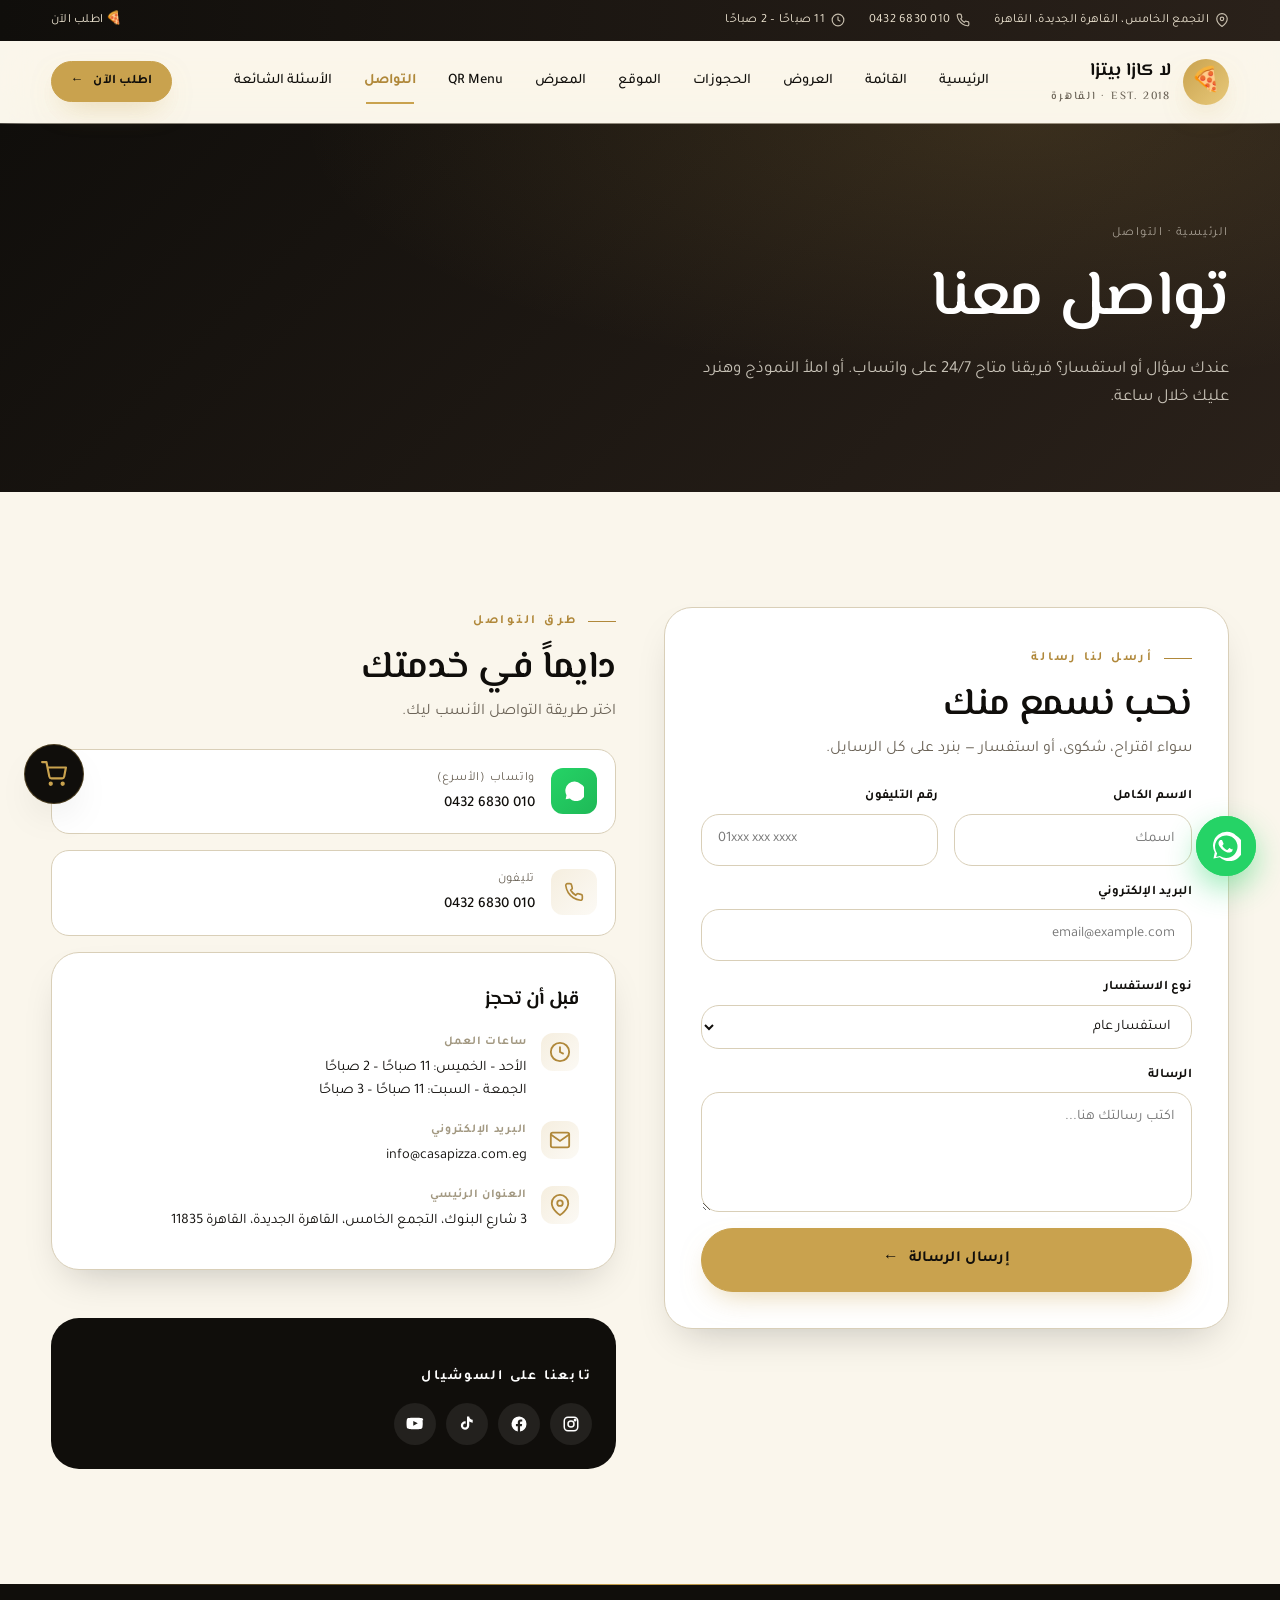
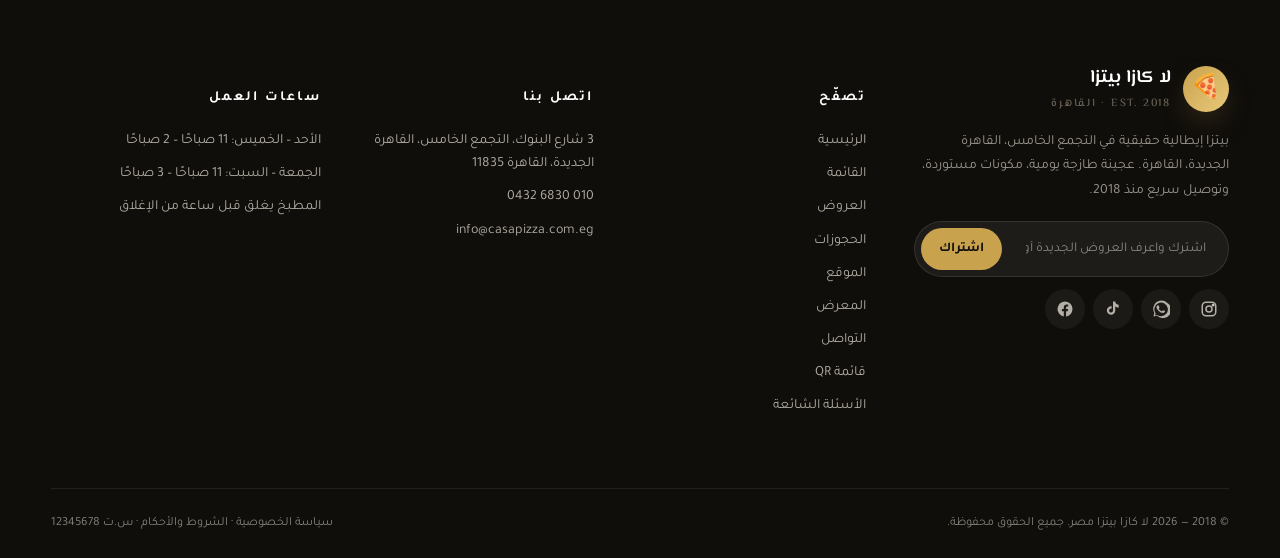
==== contact.html @ a448a712 "Add files via upload" ====
<!doctype html>
<html lang="ar" dir="rtl">
<head>
<meta charset="utf-8">
<meta name="viewport" content="width=device-width,initial-scale=1">
<title>التواصل — لا كازا بيتزا | La Casa Pizza Contact</title>
<meta name="description" content="تواصل مع لا كازا بيتزا — واتساب، تليفون، إيميل، أو زيارة الفروع. دعم 24/7.">
<link rel="preconnect" href="https://fonts.googleapis.com">
<link rel="preconnect" href="https://fonts.gstatic.com" crossorigin>
<link href="https://fonts.googleapis.com/css2?family=Cormorant+Garamond:ital,wght@0,500;0,600;1,500&family=El+Messiri:wght@400;500;600;700&family=Marhey:wght@500;700&family=Tajawal:wght@300;400;500;700&display=swap" rel="stylesheet">
<link rel="stylesheet" href="assets/css/styles.css">
<link rel="icon" type="image/svg+xml" href="data:image/svg+xml,%3Csvg xmlns='http://www.w3.org/2000/svg' viewBox='0 0 64 64'%3E%3Ccircle cx='32' cy='32' r='30' fill='%23C9A24E'/%3E%3Ctext x='32' y='42' font-family='serif' font-size='34' fill='%23100E0B' text-anchor='middle' font-weight='700'%3Eز%3C/text%3E%3C/svg%3E">
</head>
<body>

<div class="utility">
  <div class="wrap">
    <div class="info">
      <span id="util-addr"></span>
      <span id="util-phone"></span>
      <span id="util-hours"></span>
    </div>
    <div class="info">
      <a href="menu.html">🍕 اطلب الآن</a>
    </div>
  </div>
</div>

<header class="nav">
  <div class="wrap">
    <a class="brand" href="index.html"><span class="mark">🍕</span><span>لا كازا بيتزا<small>EST. 2018 · القاهرة</small></span></a>
    <nav class="menu">
      <a href="index.html">الرئيسية</a>
      <a href="menu.html">القائمة</a>
      <a href="offers.html">العروض</a>
      <a href="reservations.html">الحجوزات</a>
      <a href="location.html">الموقع</a>
      <a href="gallery.html">المعرض</a>
      <a href="qr.html">QR Menu</a>
      <a href="contact.html" class="active">التواصل</a>
      <a href="faq.html">الأسئلة الشائعة</a>
    </nav>
    <div class="nav-cta">
      
      <a class="btn btn-gold btn-sm" href="menu.html">اطلب الآن<span class="arrow">←</span></a>
    </div>
    <button class="burger" aria-label="القائمة"><span></span></button>
  </div>
</header>

<section class="page-hero">
  <div class="wrap">
    <div class="crumb">الرئيسية · التواصل</div>
    <h1>تواصل معنا</h1>
    <p>عندك سؤال أو استفسار؟ فريقنا متاح 24/7 على واتساب. أو املأ النموذج وهنرد عليك خلال ساعة.</p>
  </div>
</section>

<section class="section">
  <div class="wrap">
    <div class="resv-grid">
      <!-- Contact Form -->
      <div class="resv-card">
        <span class="eyebrow">أرسل لنا رسالة</span>
        <h2 class="display-3" style="margin:14px 0 8px">نحب نسمع منك</h2>
        <p style="color:var(--muted);margin-bottom:24px">سواء اقتراح، شكوى، أو استفسار — بنرد على كل الرسايل.</p>
        <form class="form-grid js-fake-form" data-msg="تم إرسال رسالتك بنجاح — هنتواصل معك قريبًا">
          <div class="form-row">
            <div class="field">
              <label>الاسم الكامل</label>
              <input type="text" required placeholder="اسمك">
            </div>
            <div class="field">
              <label>رقم التليفون</label>
              <input type="tel" required placeholder="01xxx xxx xxxx">
            </div>
          </div>
          <div class="field">
            <label>البريد الإلكتروني</label>
            <input type="email" placeholder="email@example.com">
          </div>
          <div class="field">
            <label>نوع الاستفسار</label>
            <select>
              <option>استفسار عام</option>
              <option>شكوى</option>
              <option>اقتراح</option>
              <option>حجز مناسبة</option>
              <option>شراكة</option>
            </select>
          </div>
          <div class="field">
            <label>الرسالة</label>
            <textarea required placeholder="اكتب رسالتك هنا..."></textarea>
          </div>
          <button class="btn btn-gold btn-lg btn-block" type="submit">إرسال الرسالة<span class="arrow">←</span></button>
        </form>
      </div>

      <!-- Contact Info -->
      <div>

        
        <span class="eyebrow">طرق التواصل</span>
        <h2 class="display-3" style="margin:14px 0 8px">دايماً في خدمتك</h2>
        <p style="color:var(--muted);margin-bottom:24px">اختر طريقة التواصل الأنسب ليك.</p>

         <div style="display:flex ;flex-direction:column;gap:16px">
          <a class="location-info" href="#" id="whatsapp-link" target="_blank" rel="noopener" style="text-decoration:none">
            <div class="info-block" style="background:#fff">
              <div class="ico" style="background:linear-gradient(135deg,#25D366,#1FB957);color:#fff">
                <svg viewBox="0 0 24 24" fill="currentColor" width="20" height="20"><path d="M20 3.5A11 11 0 0 0 3 17l-1 5 5-1A11 11 0 1 0 20 3.5z"/></svg>
              </div>
              <div>
                <div class="label">واتساب (الأسرع)</div>
                <div class="value" id="whatsapp-display">010 6830 0432</div>
              </div>
            </div>
          </a>
          <a href="tel:" class="location-info" id="phone-link" style="text-decoration:none">
            <div class="info-block" style="background:#fff">
              <div class="ico">
                <svg viewBox="0 0 24 24" fill="none" stroke="currentColor" stroke-width="2" width="20" height="20"><path d="M22 16.92v3a2 2 0 0 1-2.18 2 19.79 19.79 0 0 1-8.63-3.07 19.5 19.5 0 0 1-6-6A19.79 19.79 0 0 1 2.12 4.18 2 2 0 0 1 4.11 2h3a2 2 0 0 1 2 1.72c.13.96.37 1.9.7 2.81a2 2 0 0 1-.45 2.11L8.09 9.91a16 16 0 0 0 6 6l1.27-1.27a2 2 0 0 1 2.11-.45c.91.33 1.85.57 2.81.7a2 2 0 0 1 1.72 2.03z"/></svg>
              </div>
              <div>
                <div class="label">تليفون</div>
                <div class="value" id="phone-display">010 6830 0432</div>
              </div>
            </div>
          </a>
             <aside class="info-card js-reveal">
      <h3>قبل أن تحجز</h3>
      <ul>
        <li><svg viewBox="0 0 24 24" fill="none" stroke="currentColor" stroke-width="2"><circle cx="12" cy="12" r="10"/><path d="M12 6v6l4 2"/></svg>
          <div><span class="label">ساعات العمل</span><span class="value">الأحد – الخميس: 11 صباحًا – 2 صباحًا <br>
الجمعة – السبت: 11 صباحًا – 3 صباحًا</span></div></li>
        <li>
                <svg viewBox="0 0 24 24" fill="none" stroke="currentColor" stroke-width="2" width="20" height="20"><path d="M4 4h16c1.1 0 2 .9 2 2v12c0 1.1-.9 2-2 2H4c-1.1 0-2-.9-2-2V6c0-1.1.9-2 2-2z"/><path d="m22 6-10 7L2 6"/></svg>
          <div><span class="label">البريد الإلكتروني
</span><span class="value">
            info@casapizza.com.eg
</span></div></li>
        <li><svg viewBox="0 0 24 24" fill="none" stroke="currentColor" stroke-width="2"><path d="M21 10c0 7-9 13-9 13S3 17 3 10a9 9 0 1 1 18 0z"/><circle cx="12" cy="10" r="3"/></svg>
          <div><span class="label">العنوان الرئيسي</span><span class="value">3 شارع البنوك، التجمع الخامس، القاهرة الجديدة، القاهرة 11835</span></div></li>
      </ul>
    </aside>
         <!-- Social -->
        <div style= "margin-top:32px;padding:24px;background:var(--ink);border-radius:var(--radius-l);color:#fff">
          <h5 style="color:#fff;font-size:14px;letter-spacing:.16em;text-transform:uppercase;margin-bottom:14px">تابعنا على السوشيال</h5>
          <div class="social" style="display:flex;gap:10px">
            <a href="#" style="width:42px;height:42px;border-radius:50%;background:rgba(255,255,255,.08);display:grid;place-items:center;color:#fff" aria-label="Instagram"><svg viewBox="0 0 24 24" fill="none" stroke="currentColor" stroke-width="2" width="18" height="18"><rect x="3" y="3" width="18" height="18" rx="5"/><circle cx="12" cy="12" r="4"/><circle cx="17.5" cy="6.5" r="1" fill="currentColor"/></svg></a>
            <a href="#" style="width:42px;height:42px;border-radius:50%;background:rgba(255,255,255,.08);display:grid;place-items:center;color:#fff" aria-label="Facebook"><svg viewBox="0 0 24 24" fill="currentColor" width="18" height="18"><path d="M22 12a10 10 0 1 0-11.6 9.9V15h-2.5v-3h2.5V9.8c0-2.5 1.5-3.9 3.7-3.9 1.1 0 2.2.2 2.2.2v2.4h-1.3c-1.2 0-1.6.8-1.6 1.6V12h2.8l-.5 3h-2.3v6.9A10 10 0 0 0 22 12z"/></svg></a>
            <a href="#" style="width:42px;height:42px;border-radius:50%;background:rgba(255,255,255,.08);display:grid;place-items:center;color:#fff" aria-label="TikTok"><svg viewBox="0 0 24 24" fill="currentColor" width="18" height="18"><path d="M19.6 6.3a4.8 4.8 0 0 1-3.2-1.2 4.7 4.7 0 0 1-1.4-2.5V2h-3v12.1a2.6 2.6 0 1 1-1.8-2.5V8.4a5.6 5.6 0 1 0 4.8 5.5V8.7a7.7 7.7 0 0 0 4.6 1.5z"/></svg></a>
            <a href="#" style="width:42px;height:42px;border-radius:50%;background:rgba(255,255,255,.08);display:grid;place-items:center;color:#fff" aria-label="YouTube"><svg viewBox="0 0 24 24" fill="currentColor" width="18" height="18"><path d="M23 7s-.2-1.5-.8-2.2c-.7-.8-1.6-.8-2-.9C17 3.6 12 3.6 12 3.6s-5 0-8.2.3c-.4 0-1.3 0-2 .9C1.2 5.5 1 7 1 7S.7 8.7.7 10.5v1.6c0 1.7.3 3.5.3 3.5s.2 1.5.8 2.2c.7.8 1.7.8 2.2.9 1.6.2 7 .3 7 .3s5 0 8.2-.3c.4 0 1.3 0 2-.9.6-.7.8-2.2.8-2.2s.3-1.7.3-3.5v-1.6c0-1.7-.3-3.5-.3-3.5zM9.7 14.3V7.9l6 3.2-6 3.2z"/></svg></a>
          </div>
        </div>
          </div>
        </div>
  
        
 

       

     
      </div>
    </div>
  </div>
</section>

<footer>
  <div class="wrap">
    <div class="grid">
      <div>
        <div class="brand"><span class="mark">🍕</span><span>لا كازا بيتزا<small>EST. 2018 · القاهرة</small></span></div>
        <p class="about" id="footer-about"></p>
        <form class="newsletter js-fake-form" data-msg="اشتراك ناجح — هنبعتلك أحدث العروض">
          <input type="email" required placeholder="اشترك واعرف العروض الجديدة أول بأول">
          <button type="submit">اشتراك</button>
        </form>
        <div class="social">
          <a href="#" aria-label="إنستغرام"><svg viewBox="0 0 24 24" fill="none" stroke="currentColor" stroke-width="2"><rect x="3" y="3" width="18" height="18" rx="5"/><circle cx="12" cy="12" r="4"/><circle cx="17.5" cy="6.5" r="1" fill="currentColor"/></svg></a>
          <a href="#" aria-label="واتساب"><svg viewBox="0 0 24 24" fill="currentColor"><path d="M20 3.5A11 11 0 0 0 3 17l-1 5 5-1A11 11 0 1 0 20 3.5zm-8 18a9 9 0 0 1-4.6-1.3l-.3-.2-3 .8.8-3-.2-.3A9 9 0 1 1 12 21.5zm5-6.7c-.3-.1-1.7-.8-2-1s-.5-.1-.7.2l-1 1c-.2.2-.3.2-.6.1a7 7 0 0 1-2-1.3 8 8 0 0 1-1.5-1.8c-.2-.3 0-.5.1-.6l.4-.5.3-.5c.1-.1 0-.3 0-.5l-1-2.3c-.2-.5-.5-.5-.7-.5h-.6c-.2 0-.5.1-.8.4a3 3 0 0 0-.9 2.2c0 1.3.9 2.5 1 2.7s1.9 3 4.7 4.1c.7.3 1.2.5 1.6.6.7.2 1.3.2 1.8.1.6-.1 1.7-.7 2-1.4.2-.7.2-1.3.1-1.4l-.5-.3z"/></svg></a>
          <a href="#" aria-label="تيك توك"><svg viewBox="0 0 24 24" fill="currentColor"><path d="M19.6 6.3a4.8 4.8 0 0 1-3.2-1.2 4.7 4.7 0 0 1-1.4-2.5V2h-3v12.1a2.6 2.6 0 1 1-1.8-2.5V8.4a5.6 5.6 0 1 0 4.8 5.5V8.7a7.7 7.7 0 0 0 4.6 1.5z"/></svg></a>
          <a href="#" aria-label="فيسبوك"><svg viewBox="0 0 24 24" fill="currentColor"><path d="M22 12a10 10 0 1 0-11.6 9.9V15h-2.5v-3h2.5V9.8c0-2.5 1.5-3.9 3.7-3.9 1.1 0 2.2.2 2.2.2v2.4h-1.3c-1.2 0-1.6.8-1.6 1.6V12h2.8l-.5 3h-2.3v6.9A10 10 0 0 0 22 12z"/></svg></a>
        </div>
      </div>
      <div>
        <h5>تصفّح</h5>
        <ul>
          <li><a href="index.html">الرئيسية</a></li>
          <li><a href="menu.html">القائمة</a></li>
          <li><a href="offers.html">العروض</a></li>
          <li><a href="reservations.html">الحجوزات</a></li>
          <li><a href="location.html">الموقع</a></li>
          <li><a href="gallery.html">المعرض</a></li>
          <li><a href="contact.html">التواصل</a></li>
          <li><a href="qr.html">قائمة QR</a></li>
          <li><a href="faq.html">الأسئلة الشائعة</a></li>
        </ul>
      </div>
      <div>
        <h5>اتصل بنا</h5>
        <ul id="footer-contact-list"></ul>
      </div>
      <div>
        <h5>ساعات العمل</h5>
        <ul>
          <li>الأحد – الخميس: <span id="hours-weekday"></span></li>
          <li>الجمعة – السبت: <span id="hours-weekend"></span></li>
          <li>المطبخ يغلق قبل ساعة من الإغلاق</li>
        </ul>
      </div>
    </div>
    <div class="legal">
      <div>© 2018 — 2026 لا كازا بيتزا مصر. جميع الحقوق محفوظة.</div>
      <div><a href="#">سياسة الخصوصية</a> · <a href="#">الشروط والأحكام</a> · س.ت 12345678</div>
    </div>
  </div>
</footer>

<script src="assets/js/data.js"></script>
<script src="assets/js/main.js"></script>
<script src="assets/js/cart.js"></script>
<script>
(function(){
  const R = window.SAFFRON_DATA.restaurant;
  document.getElementById("util-addr").innerHTML = `<svg viewBox="0 0 24 24" fill="none" stroke="currentColor" stroke-width="2"><path d="M21 10c0 7-9 13-9 13S3 17 3 10a9 9 0 1 1 18 0z"/><circle cx="12" cy="10" r="3"/></svg> ${R.address}`;
  document.getElementById("util-phone").innerHTML = `<svg viewBox="0 0 24 24" fill="none" stroke="currentColor" stroke-width="2"><path d="M22 16.92v3a2 2 0 0 1-2.18 2 19.79 19.79 0 0 1-8.63-3.07 19.5 19.5 0 0 1-6-6A19.79 19.79 0 0 1 2.12 4.18 2 2 0 0 1 4.11 2h3a2 2 0 0 1 2 1.72c.13.96.37 1.9.7 2.81a2 2 0 0 1-.45 2.11L8.09 9.91a16 16 0 0 0 6 6l1.27-1.27a2 2 0 0 1 2.11-.45c.91.33 1.85.57 2.81.7a2 2 0 0 1 1.72 2.03z"/></svg> ${R.phoneDisplay}`;
  document.getElementById("util-hours").innerHTML = `<svg viewBox="0 0 24 24" fill="none" stroke="currentColor" stroke-width="2"><circle cx="12" cy="12" r="10"/><path d="M12 6v6l4 2"/></svg> ${R.hours}`;

  document.getElementById("whatsapp-link").href = `https://wa.me/${R.whatsapp}`;
  document.getElementById("whatsapp-display").textContent = R.phoneDisplay;
  document.getElementById("phone-link").href = `tel:${R.phone}`;
  document.getElementById("phone-display").textContent = R.phoneDisplay;
  document.getElementById("email-link").href = `mailto:${R.email}`;
  document.getElementById("email-display").textContent = R.email;
  document.getElementById("addr-display").textContent = R.addressFull;
  document.getElementById("hours-display").innerHTML = `الأحد – الخميس: ${R.hours}<br>الجمعة – السبت: ${R.hoursWeekend}`;

  document.getElementById("footer-about").textContent = `بيتزا إيطالية حقيقية في ${R.address}. منذ ${R.since}.`;
  document.getElementById("footer-contact-list").innerHTML = `<li>${R.addressFull}</li><li><a href="tel:${R.phone}">${R.phoneDisplay}</a></li><li><a href="mailto:${R.email}">${R.email}</a></li>`;
  document.getElementById("hours-weekday").textContent = R.hours;
  document.getElementById("hours-weekend").textContent = R.hoursWeekend;
})();
</script>
</body>
</html>
---- assets/css/styles.css ----
/* ============================================================
   La Casa Pizza — Premium Restaurant Design System
   World-class restaurant website · 2026 Edition
   ============================================================ */

/* ---------- 1. Design Tokens ---------- */
:root{
  /* Brand colors — preserved */
  --ink:#100E0B;
  --ink-2:#1C1815;
  --ink-3:#2A211A;
  --paper:#F5EFE3;
  --paper-2:#EEE5D2;
  --cream:#FAF6EC;
  --line:#D9CFB8;
  --line-2:#3A322A;
  --saffron:#C9A24E;
  --saffron-2:#B0883A;
  --saffron-3:#E8C97A;
  --burgundy:#6A2A2A;
  --burgundy-2:#8B3A3A;
  --olive:#5F6B3A;
  --olive-2:#7A8A4D;
  --muted:#6B6357;
  --muted-2:#A29881;
  --white:#FFFFFF;
  --bg-card:rgba(255,255,255,.78);
  --bg-glass:rgba(255,255,255,.12);
  --bg-glass-dark:rgba(16,14,11,.65);

  /* Radii */
  --radius-xs:8px;
  --radius-s:12px;
  --radius-m:18px;
  --radius-l:28px;
  --radius-xl:36px;
  --radius-pill:999px;

  /* Shadows */
  --shadow-xs:0 2px 8px rgba(16,14,11,.04);
  --shadow-s:0 4px 14px rgba(16,14,11,.06);
  --shadow-m:0 18px 40px -18px rgba(16,14,11,.25);
  --shadow-l:0 30px 80px -30px rgba(16,14,11,.35);
  --shadow-gold:0 12px 30px -12px rgba(201,162,78,.55);
  --shadow-glass:0 8px 32px rgba(16,14,11,.08);

  /* Layout */
  --max:1280px;
  --gutter:clamp(20px,4vw,56px);

  /* Typography */
  --font-display:"Marhey","El Messiri",serif;
  --font-head:"El Messiri","Tajawal",sans-serif;
  --font-body:"Tajawal","IBM Plex Sans Arabic",sans-serif;
  --font-num:"Cormorant Garamond","Times New Roman",serif;

  /* Motion */
  --t-fast:.22s cubic-bezier(.4,.2,.2,1);
  --t:.45s cubic-bezier(.4,.2,.2,1);
  --t-slow:.9s cubic-bezier(.22,.61,.36,1);
  --t-spring:.6s cubic-bezier(.34,1.56,.64,1);
}

/* ---------- 2. Reset & Base ---------- */
*,*::before,*::after{box-sizing:border-box}
html{scroll-behavior:smooth;-webkit-text-size-adjust:100%;scroll-padding-top:90px}
body{
  margin:0;
  font-family:var(--font-body);
  font-size:16px;line-height:1.65;
  color:var(--ink);
  background:var(--cream);
  font-weight:400;
  -webkit-font-smoothing:antialiased;
  text-rendering:optimizeLegibility;
  overflow-x:hidden;
}
img,svg,video{display:block;max-width:100%;height:auto}
a{color:inherit;text-decoration:none}
button{font:inherit;color:inherit;background:none;border:0;cursor:pointer;padding:0}
input,textarea,select{font:inherit;color:inherit}
h1,h2,h3,h4{margin:0;font-family:var(--font-head);font-weight:600;line-height:1.18;letter-spacing:-.01em}
p{margin:0}
ul{margin:0;padding:0;list-style:none}
hr{border:0;border-top:1px solid var(--line);margin:0}

::selection{background:var(--saffron);color:var(--ink)}
::-webkit-scrollbar{width:10px;height:10px}
::-webkit-scrollbar-track{background:var(--paper-2)}
::-webkit-scrollbar-thumb{background:var(--saffron-2);border-radius:8px}
::-webkit-scrollbar-thumb:hover{background:var(--saffron)}

/* ---------- 3. Layout helpers ---------- */
.wrap{max-width:var(--max);margin-inline:auto;padding-inline:var(--gutter)}
.section{padding-block:clamp(64px,9vw,128px)}
.center{text-align:center;display:flex;flex-direction:column;align-items:center}

.eyebrow{
  display:inline-flex;align-items:center;gap:10px;
  font-size:12.5px;letter-spacing:.22em;
  text-transform:uppercase;color:var(--saffron-2);
  font-weight:600;
}
.eyebrow::before{
  content:"";width:28px;height:1px;background:currentColor;
}
.eyebrow.center::before,.eyebrow.center::after{
  content:"";width:28px;height:1px;background:currentColor;
}
.eyebrow.center::after{
  content:"";width:28px;height:1px;background:currentColor;
}
.eyebrow.center{justify-content:center}

.display-1{font-family:var(--font-head);font-size:clamp(40px,6vw,84px);line-height:1.02;letter-spacing:-.02em;font-weight:600}
.display-2{font-family:var(--font-head);font-size:clamp(32px,4.4vw,56px);line-height:1.08}
.display-3{font-family:var(--font-head);font-size:clamp(26px,3vw,38px);line-height:1.15}
.h3{font-family:var(--font-head);font-size:clamp(22px,2.4vw,30px)}
.lead{font-size:clamp(16px,1.4vw,18.5px);color:var(--muted);max-width:62ch;line-height:1.7}
.lead.center{margin-inline:auto}
.num{font-family:var(--font-num);font-style:italic;color:var(--saffron-2)}

.orn{display:flex;align-items:center;gap:14px;color:var(--saffron);justify-content:center;margin:18px auto 28px;max-width:220px}
.orn::before,.orn::after{content:"";flex:1;height:1px;background:linear-gradient(to right,transparent,var(--saffron) 60%,transparent)}
.orn svg{width:18px;height:18px;flex-shrink:0;opacity:.9}

/* ---------- 4. Glassmorphism helpers ---------- */
.glass{
  background:var(--bg-card);
  backdrop-filter:blur(20px) saturate(180%);
  -webkit-backdrop-filter:blur(20px) saturate(180%);
  border:1px solid rgba(255,255,255,.4);
  box-shadow:var(--shadow-glass);
}
.glass-dark{
  background:var(--bg-glass-dark);
  backdrop-filter:blur(24px) saturate(160%);
  -webkit-backdrop-filter:blur(24px) saturate(160%);
  border:1px solid rgba(255,255,255,.08);
  color:var(--cream);
}

/* ---------- 5. Buttons ---------- */
.btn{
  --bg:var(--ink);--fg:var(--cream);--bd:var(--ink);
  display:inline-flex;align-items:center;justify-content:center;gap:10px;
  padding:14px 28px;border-radius:var(--radius-pill);
  background:var(--bg);color:var(--fg);border:1px solid var(--bd);
  font-weight:600;font-size:14.5px;letter-spacing:.02em;
  transition:transform var(--t-fast),background var(--t-fast),color var(--t-fast),box-shadow var(--t-fast);
  position:relative;overflow:hidden;white-space:nowrap;
  cursor:pointer;
}
.btn::before{
  content:"";position:absolute;inset:0;
  background:linear-gradient(120deg,transparent 30%,rgba(255,255,255,.25) 50%,transparent 70%);
  transform:translateX(-100%);
  transition:transform .7s ease;
}
.btn:hover::before{transform:translateX(100%)}
.btn:hover{transform:translateY(-2px);box-shadow:var(--shadow-m)}
.btn:active{transform:translateY(0)}
.btn .arrow{display:inline-block;transition:transform var(--t-fast)}
.btn:hover .arrow{transform:translateX(-4px)}
.btn-ghost{--bg:transparent;--fg:var(--ink);--bd:var(--ink)}
.btn-ghost:hover{background:var(--ink);color:var(--cream)}
.btn-gold{--bg:var(--saffron);--fg:var(--ink);--bd:var(--saffron);box-shadow:var(--shadow-gold)}
.btn-gold:hover{background:var(--saffron-3);--bd:var(--saffron-3)}
.btn-light{--bg:#fff;--fg:var(--ink);--bd:#fff)}
.btn-whats{--bg:#25D366;--fg:#fff;--bd:#25D366}
.btn-whats:hover{background:#1FB957;--bd:#1FB957}
.btn-sm{padding:9px 18px;font-size:13px}
.btn-lg{padding:18px 34px;font-size:15.5px}
.btn-block{width:100%}

/* ---------- 6. Loader ---------- */
.loader{
  position:fixed;inset:0;background:var(--ink);
  display:flex;flex-direction:column;align-items:center;justify-content:center;
  z-index:9999;transition:opacity .6s ease,visibility .6s ease;
}
.loader.hide{opacity:0;visibility:hidden}
.l-mark{
  width:84px;height:84px;border-radius:50%;
  border:2px solid var(--saffron);
  display:grid;place-items:center;color:var(--saffron);
  animation:spin 1.5s linear infinite;
}
.l-mark svg{width:32px;height:32px}
.l-text{
  margin-top:24px;font-family:var(--font-display);
  font-size:22px;letter-spacing:.4em;color:var(--saffron);
  font-weight:700;
}
@keyframes spin{to{transform:rotate(360deg)}}

/* hide before reveal init to avoid flicker */
.js-reveal:not(.in){opacity:0;transform:translateY(18px)}

/* print */
@media print{
  .nav,.utility,.menu-toolbar,footer,.btn,.qr-builder{display:none!important}
  body{background:#fff}
}

/* ---------- 7. Utility bar ---------- */
.utility{
  background:linear-gradient(90deg,var(--ink) 0%,var(--ink-3) 100%);
  color:var(--cream);font-size:12.5px;letter-spacing:.02em;
  padding:10px 0;position:relative;z-index:50;
}
.utility .wrap{display:flex;justify-content:space-between;align-items:center;gap:20px;flex-wrap:wrap}
.utility .info{display:flex;gap:24px;flex-wrap:wrap;align-items:center}
.utility .info span,.utility .info a{display:inline-flex;align-items:center;gap:6px;color:var(--paper-2);transition:color var(--t-fast)}
.utility .info a:hover{color:var(--saffron)}
.utility .info svg{width:14px;height:14px;opacity:.8}
@media(max-width:768px){
  .utility .info{gap:14px;font-size:11.5px}
  .utility .info>*:nth-child(n+2){display:none}
}

/* ---------- 8. Navigation (Sticky + Blur) ---------- */
.nav{
  position:sticky;top:0;z-index:100;
  background:rgba(250,246,236,.78);
  backdrop-filter:blur(20px) saturate(180%);
  -webkit-backdrop-filter:blur(20px) saturate(180%);
  border-bottom:1px solid transparent;
  transition:background var(--t-fast),border-color var(--t-fast),box-shadow var(--t-fast);
}
.nav.scrolled{
  background:rgba(250,246,236,.92);
  border-bottom-color:rgba(217,207,184,.6);
  box-shadow:var(--shadow-xs);
}
.nav .wrap{display:flex;align-items:center;justify-content:space-between;gap:20px;padding-block:16px;position:relative}
.brand{display:flex;align-items:center;gap:12px;font-family:var(--font-head);font-weight:700;font-size:18px;color:var(--ink)}
.brand .mark{
  width:46px;height:46px;border-radius:50%;
  background:linear-gradient(135deg,var(--saffron) 0%,var(--saffron-3) 100%);
  display:grid;place-items:center;font-size:24px;
  box-shadow:var(--shadow-gold);
  transition:transform var(--t-spring);
}
.brand:hover .mark{transform:rotate(15deg) scale(1.05)}
.brand small{display:block;font-size:11px;color:var(--muted);font-weight:500;letter-spacing:.16em;margin-top:2px;text-transform:uppercase}
.menu{display:flex;gap:4px;align-items:center;flex-wrap:wrap;justify-content:center;row-gap:4px}
.menu a{
  position:relative;padding:8px 14px;font-size:14.5px;font-weight:500;
  color:var(--ink);border-radius:var(--radius-pill);
  transition:color var(--t-fast),background var(--t-fast);
  white-space:nowrap;
}
.menu a::after{
  content:"";position:absolute;left:50%;bottom:-2px;
  width:0;height:2px;background:var(--saffron);
  transition:width var(--t-fast),left var(--t-fast);
}
.menu a:hover{color:var(--saffron-2)}
.menu a:hover::after,.menu a.active::after{width:60%;left:20%}
.menu a.active{color:var(--saffron-2);font-weight:600}
.nav-cta{display:flex;gap:10px;align-items:center}
.lang-pill{
  padding:6px 14px;border-radius:var(--radius-pill);
  border:1px solid var(--line);font-size:12px;font-weight:600;
  letter-spacing:.08em;color:var(--muted);
  transition:all var(--t-fast);
}
.lang-pill:hover{border-color:var(--saffron);color:var(--ink);background:rgba(201,162,78,.1)}

.burger{display:none;width:42px;height:42px;border-radius:12px;background:var(--ink);color:var(--cream);position:relative;align-items:center;justify-content:center}
.burger span{width:18px;height:2px;background:currentColor;border-radius:2px;position:relative;transition:transform var(--t-fast)}
.burger span::before,.burger span::after{content:"";position:absolute;left:0;width:18px;height:2px;background:currentColor;border-radius:2px;transition:transform var(--t-fast)}
.burger span::before{top:-6px}
.burger span::after{top:6px}
.burger.is-open span{background:transparent}
.burger.is-open span::before{top:0;transform:rotate(45deg)}
.burger.is-open span::after{top:0;transform:rotate(-45deg)}

/* Mobile menu drawer */
.mobile-drawer{
  position:fixed;inset:0;z-index:200;
  background:rgba(16,14,11,.55);
  backdrop-filter:blur(8px);
  -webkit-backdrop-filter:blur(8px);
  opacity:0;visibility:hidden;transition:opacity var(--t),visibility var(--t);
}
.mobile-drawer.open{opacity:1;visibility:visible}
.mobile-drawer-panel{
  position:absolute;inset-inline-start:0;top:0;bottom:0;width:min(86vw,360px);
  background:var(--cream);
  padding:24px;display:flex;flex-direction:column;gap:6px;
  transform:translateX(-100%);transition:transform var(--t);
  overflow-y:auto;
}
html[dir="rtl"] .mobile-drawer-panel{transform:translateX(100%)}
.mobile-drawer.open .mobile-drawer-panel{transform:translateX(0)}
.mobile-drawer .close-x{
  align-self:flex-end;width:42px;height:42px;border-radius:50%;
  background:var(--ink);color:var(--cream);
  display:grid;place-items:center;font-size:20px;margin-bottom:8px;
}
.mobile-drawer a{
  padding:14px 18px;border-radius:var(--radius-m);
  font-size:15.5px;font-weight:500;color:var(--ink);
  transition:background var(--t-fast);
  display:flex;align-items:center;gap:10px;
}
.mobile-drawer a:hover,.mobile-drawer a.active{background:rgba(201,162,78,.12);color:var(--saffron-2)}
.mobile-drawer .btn{margin-top:14px}

@media(max-width:1080px){
  .menu{display:none}
  .burger{display:flex}
  .nav-cta .lang-pill{display:none}
}

/* Active section indicator (scrolled) — handled via JS adding .in-section */

/* ---------- 9. Hero Section ---------- */
.hero{
  position:relative;min-height:min(92vh,820px);
  display:flex;align-items:center;overflow:hidden;
  background:var(--ink);color:var(--cream);
  padding-block:80px;
}
.hero-bg{
  position:absolute;inset:0;z-index:0;
  background:
    linear-gradient(180deg,rgba(16,14,11,.55) 0%,rgba(16,14,11,.85) 100%),
    url("https://images.unsplash.com/photo-1513104890138-7c749659a591?w=1800&q=85") center/cover no-repeat;
  filter:saturate(1.05) contrast(1.05);
  transform:scale(1.05);
  animation:hero-zoom 18s ease-in-out infinite alternate;
}
@keyframes hero-zoom{from{transform:scale(1)}to{transform:scale(1.08)}}
.hero::after{
  content:"";position:absolute;inset:0;z-index:0;pointer-events:none;
  background:radial-gradient(ellipse at 70% 30%,rgba(201,162,78,.18) 0%,transparent 50%);
}
.hero .wrap{
  position:relative;z-index:2;
  display:grid;grid-template-columns:1.4fr 1fr;
  gap:60px;align-items:center;width:100%;
}
.hero-copy{animation:fade-up 1s .3s both}
.hero-copy .eyebrow{color:var(--saffron)}
.hero-copy h1{color:#fff;margin:18px 0 24px}
.hero-copy h1 em{font-family:var(--font-num);font-style:italic;color:var(--saffron);font-weight:500}
.hero-copy p{color:rgba(245,239,227,.85);margin-bottom:36px}
.hero-copy .actions{display:flex;gap:14px;flex-wrap:wrap;margin-bottom:40px}
.hero-meta{
  display:grid;grid-template-columns:repeat(3,1fr);gap:24px;
  padding-top:32px;border-top:1px solid rgba(201,162,78,.25);
}
.hero-meta .k{
  font-family:var(--font-num);font-size:2.6rem;font-weight:600;
  color:var(--saffron);line-height:1;
}
.hero-meta .v{font-size:12.5px;color:rgba(245,239,227,.7);margin-top:6px;letter-spacing:.04em}

.hero-card{
  background:rgba(245,239,227,.08);
  backdrop-filter:blur(20px) saturate(180%);
  -webkit-backdrop-filter:blur(20px) saturate(180%);
  border:1px solid rgba(201,162,78,.2);
  border-radius:var(--radius-l);
  padding:32px;color:#fff;
  animation:fade-up 1s .6s both;
  box-shadow:0 30px 60px -20px rgba(0,0,0,.4);
}
.hero-card .row{display:flex;align-items:center;gap:10px;margin-bottom:6px}
.hero-card .dot{
  width:10px;height:10px;border-radius:50%;
  background:#2ED573;box-shadow:0 0 0 4px rgba(46,213,115,.25);
  animation:pulse 2s ease-in-out infinite;
}
@keyframes pulse{50%{box-shadow:0 0 0 10px rgba(46,213,115,0)}}
.hero-card .quick{display:flex;flex-direction:column;gap:8px;margin-top:24px}
.qbtn{
  display:flex;justify-content:space-between;align-items:center;
  padding:14px 18px;background:rgba(255,255,255,.06);
  border:1px solid rgba(255,255,255,.1);border-radius:var(--radius-m);
  color:#fff;font-size:14px;transition:all var(--t-fast);
}
.qbtn:hover{background:rgba(201,162,78,.15);border-color:rgba(201,162,78,.4);transform:translateX(-4px)}
.qbtn span:last-child{color:var(--saffron);font-size:13px}

@keyframes fade-up{from{opacity:0;transform:translateY(30px)}to{opacity:1;transform:translateY(0)}}
@keyframes fade-in{from{opacity:0}to{opacity:1}}

@media(max-width:900px){
  .hero{min-height:auto;padding-block:60px}
  .hero .wrap{grid-template-columns:1fr;gap:40px}
  .hero-meta{grid-template-columns:repeat(3,1fr);gap:12px}
  .hero-meta .k{font-size:1.8rem}
}

/* ---------- 10. Stats counters ---------- */
.stat-grid{
  display:grid;grid-template-columns:repeat(auto-fit,minmax(180px,1fr));
  gap:24px;
}
.stat-card{
  position:relative;padding:32px 24px;
  background:rgba(255,255,255,.04);
  border:1px solid rgba(201,162,78,.18);
  border-radius:var(--radius-m);
  text-align:center;
  transition:transform var(--t),border-color var(--t),background var(--t);
  overflow:hidden;
}
.stat-card::before{
  content:"";position:absolute;inset:0;
  background:radial-gradient(circle at 50% 0%,rgba(201,162,78,.2) 0%,transparent 60%);
  opacity:0;transition:opacity var(--t);
}
.stat-card:hover{transform:translateY(-6px);border-color:rgba(201,162,78,.5)}
.stat-card:hover::before{opacity:1}
.stat-card .icon{
  font-size:36px;display:inline-block;margin-bottom:12px;
  filter:drop-shadow(0 4px 12px rgba(201,162,78,.3));
}
.stat-card .val{
  font-family:var(--font-num);font-size:3rem;font-weight:600;
  color:var(--saffron);line-height:1;
}
.stat-card .label{
  margin-top:8px;font-size:13px;letter-spacing:.06em;
  color:rgba(245,239,227,.7);text-transform:uppercase;
}

/* ---------- 11. Why choose ---------- */
.why-grid{
  display:grid;grid-template-columns:repeat(auto-fit,minmax(260px,1fr));gap:24px;
}
.why-card{
  position:relative;padding:32px 28px;
  background:#fff;border:1px solid var(--line);
  border-radius:var(--radius-m);
  transition:transform var(--t),box-shadow var(--t),border-color var(--t);
  overflow:hidden;
}
.why-card::after{
  content:"";position:absolute;top:0;left:0;width:0;height:3px;
  background:linear-gradient(90deg,var(--saffron),var(--saffron-3));
  transition:width var(--t);
}
.why-card:hover{transform:translateY(-6px);box-shadow:var(--shadow-m);border-color:var(--saffron)}
.why-card:hover::after{width:100%}
.why-icon{
  width:56px;height:56px;border-radius:14px;
  background:linear-gradient(135deg,rgba(201,162,78,.18) 0%,rgba(201,162,78,.06) 100%);
  display:grid;place-items:center;color:var(--saffron-2);
  margin-bottom:18px;
}
.why-icon svg{width:28px;height:28px}
.why-card h4{font-size:18px;margin-bottom:8px}
.why-card p{color:var(--muted);font-size:14.5px;line-height:1.7}

/* ---------- 12. Featured Dishes / Menu Cards ---------- */
.dish-grid{
  display:grid;grid-template-columns:repeat(auto-fit,minmax(300px,1fr));
  gap:28px;margin-top:48px;
}
.dish{
  background:#fff;border-radius:var(--radius-l);
  overflow:hidden;border:1px solid var(--line);
  transition:transform var(--t),box-shadow var(--t);
  display:flex;flex-direction:column;
}
.dish:hover{transform:translateY(-8px);box-shadow:var(--shadow-l)}
.dish .ph{
  position:relative;overflow:hidden;aspect-ratio:4/3;
  background:var(--paper);
}
.dish .ph img{
  width:100%;height:100%;object-fit:cover;
  transition:transform .7s ease;
}
.dish:hover .ph img{transform:scale(1.08)}
.dish .badges{
  position:absolute;top:14px;inset-inline-start:14px;
  display:flex;gap:6px;flex-wrap:wrap;
}
.tag{
  display:inline-flex;align-items:center;gap:4px;
  padding:5px 11px;border-radius:var(--radius-pill);
  font-size:11.5px;font-weight:600;letter-spacing:.04em;
  background:#fff;color:var(--ink);
  box-shadow:0 4px 10px rgba(0,0,0,.1);
}
.tag.hot{background:linear-gradient(135deg,#FF6B35,#E03A1A);color:#fff}
.tag.veg{background:linear-gradient(135deg,#2ED573,#1FB957);color:#fff}
.tag.new{background:linear-gradient(135deg,var(--saffron),var(--saffron-2));color:#fff}
.dish .body{padding:24px;display:flex;flex-direction:column;flex:1}
.dish .head{display:flex;justify-content:space-between;align-items:flex-start;gap:12px;margin-bottom:8px}
.dish .head h4{font-size:18px;line-height:1.3}
.dish .head .price{
  font-family:var(--font-num);font-size:1.6rem;font-weight:600;
  color:var(--saffron-2);white-space:nowrap;
}
.dish .head .price small{font-size:11px;color:var(--muted);margin-inline-start:4px}
.dish p{color:var(--muted);font-size:14px;line-height:1.65;margin-bottom:16px;flex:1}
.dish .foot{
  display:flex;justify-content:space-between;align-items:center;
  padding-top:16px;border-top:1px dashed var(--line);
}
.dish .rating{font-size:13.5px;color:var(--saffron-2);font-weight:600}
.dish .rating small{color:var(--muted);font-weight:400;margin-inline-start:4px}
.dish .add{
  display:inline-flex;align-items:center;gap:6px;
  font-size:13.5px;font-weight:600;color:var(--ink);
  padding:6px 0;transition:color var(--t-fast);
}
.dish .add:hover{color:var(--saffron-2)}
.dish .add .arrow{transition:transform var(--t-fast)}
.dish .add:hover .arrow{transform:translateX(-4px)}

/* ---------- 13. Offers Cards ---------- */
.offers-grid{
  display:grid;grid-template-columns:repeat(auto-fit,minmax(320px,1fr));gap:28px;
}
.offer-card{
  position:relative;background:#fff;border-radius:var(--radius-l);
  overflow:hidden;border:1px solid var(--line);
  transition:transform var(--t),box-shadow var(--t);
  display:flex;flex-direction:column;
}
.offer-card:hover{transform:translateY(-8px);box-shadow:var(--shadow-l)}
.offer-card .ph{position:relative;overflow:hidden;aspect-ratio:16/10}
.offer-card .ph img{width:100%;height:100%;object-fit:cover;transition:transform .7s ease}
.offer-card:hover .ph img{transform:scale(1.08)}
.offer-badge{
  position:absolute;top:16px;inset-inline-start:16px;
  padding:7px 14px;border-radius:var(--radius-pill);
  font-size:12.5px;font-weight:700;letter-spacing:.04em;
  background:linear-gradient(135deg,var(--burgundy),var(--burgundy-2));color:#fff;
  box-shadow:0 4px 14px rgba(106,42,42,.4);
}
.offer-badge.gold{background:linear-gradient(135deg,var(--saffron),var(--saffron-2));color:var(--ink);box-shadow:0 4px 14px rgba(201,162,78,.4)}
.offer-badge.green{background:linear-gradient(135deg,#2ED573,#1FB957);color:#fff}
.discount-badge{
  position:absolute;top:16px;inset-inline-end:16px;
  width:64px;height:64px;border-radius:50%;
  background:var(--ink);color:var(--saffron);
  display:grid;place-items:center;
  font-family:var(--font-num);font-weight:700;font-size:1.2rem;line-height:1;
  box-shadow:0 4px 14px rgba(0,0,0,.3);
  transform:rotate(-8deg);
}
.discount-badge small{font-size:11px;display:block;font-weight:600}
.offer-card .body{padding:24px;display:flex;flex-direction:column;flex:1}
.offer-card h3{font-size:1.25rem;margin-bottom:10px;line-height:1.3}
.offer-card .desc{color:var(--muted);font-size:14px;line-height:1.65;margin-bottom:16px;flex:1}
.offer-card .prices{
  display:flex;align-items:baseline;gap:10px;margin-bottom:8px;
}
.offer-card .prices .now{font-family:var(--font-num);font-size:1.6rem;font-weight:700;color:var(--saffron-2)}
.offer-card .prices .now small{font-size:11px;color:var(--muted);font-family:var(--font-body);font-weight:500;margin-inline-start:3px}
.offer-card .prices .was{font-size:14px;color:var(--muted-2);text-decoration:line-through}
.offer-card .code{
  display:inline-block;padding:8px 14px;border-radius:8px;
  background:var(--paper-2);font-family:monospace;font-size:13.5px;font-weight:700;
  letter-spacing:.06em;color:var(--ink);border:1px dashed var(--saffron-2);
  margin-bottom:14px;
}
.offer-card .actions{display:flex;gap:10px;flex-wrap:wrap;margin-top:auto}
.offer-card .timer{
  display:flex;gap:10px;padding:12px;background:var(--paper);
  border-radius:var(--radius-s);margin-bottom:14px;
  font-family:var(--font-num);
}
.offer-card .timer .unit{
  display:flex;flex-direction:column;align-items:center;flex:1;
  font-weight:600;color:var(--ink);
}
.offer-card .timer .unit span:first-child{font-size:1.4rem;color:var(--burgundy)}
.offer-card .timer .unit span:last-child{font-size:10px;color:var(--muted);text-transform:uppercase;letter-spacing:.1em;margin-top:2px;font-family:var(--font-body)}

/* ---------- 14. Branches ---------- */
.branch-grid{
  display:grid;grid-template-columns:repeat(auto-fit,minmax(280px,1fr));gap:24px;
}
.branch-card{
  position:relative;background:#fff;border-radius:var(--radius-l);
  overflow:hidden;border:1px solid var(--line);
  transition:transform var(--t),box-shadow var(--t);
  display:flex;flex-direction:column;
}
.branch-card:hover{transform:translateY(-6px);box-shadow:var(--shadow-l)}
.branch-card .ph{
  position:relative;height:180px;overflow:hidden;background:var(--ink);
}
.branch-card .ph img{
  width:100%;height:100%;object-fit:cover;
  filter:saturate(1.1) contrast(1.05);
  transition:transform .7s ease;
}
.branch-card:hover .ph img{transform:scale(1.1)}
.branch-card .ph::after{
  content:"";position:absolute;inset:0;
  background:linear-gradient(180deg,transparent 50%,rgba(16,14,11,.7) 100%);
}
.branch-card .branch-pin{
  position:absolute;top:16px;inset-inline-start:16px;z-index:2;
  display:flex;align-items:center;gap:6px;
  padding:7px 12px;border-radius:var(--radius-pill);
  background:rgba(255,255,255,.95);font-size:12.5px;font-weight:700;
  color:var(--ink);backdrop-filter:blur(8px);
}
.branch-card .body{padding:24px;display:flex;flex-direction:column;flex:1}
.branch-card h3{font-size:1.25rem;margin-bottom:14px}
.branch-card .info-row{
  display:flex;align-items:flex-start;gap:10px;
  font-size:13.5px;color:var(--muted);
  margin-bottom:10px;line-height:1.55;
}
.branch-card .info-row svg{width:16px;height:16px;color:var(--saffron-2);flex-shrink:0;margin-top:2px}
.branch-card .actions{display:flex;gap:8px;flex-wrap:wrap;margin-top:auto;padding-top:16px}
.branch-card .actions .btn{flex:1;min-width:120px;padding:10px 14px;font-size:12.5px}

/* ---------- 15. Gallery (Masonry) ---------- */
.gallery{
  display:grid;grid-template-columns:repeat(4,1fr);
  grid-auto-rows:200px;gap:14px;margin-top:48px;
}
.gallery a{
  position:relative;overflow:hidden;border-radius:var(--radius-m);
  cursor:zoom-in;display:block;
}
.gallery a::after{
  content:"🔍";position:absolute;inset:0;
  display:grid;place-items:center;
  background:rgba(16,14,11,.5);color:#fff;
  font-size:24px;opacity:0;transition:opacity var(--t);
}
.gallery a:hover::after{opacity:1}
.gallery img{width:100%;height:100%;object-fit:cover;transition:transform .7s ease}
.gallery a:hover img{transform:scale(1.1)}
.gallery .a{grid-row:span 2}
.gallery .b{grid-row:span 1}
.gallery .c{grid-row:span 2}
.gallery .d{grid-row:span 1}
.gallery .e{grid-row:span 1}
.gallery .f{grid-row:span 1}
@media(max-width:900px){
  .gallery{grid-template-columns:repeat(2,1fr);grid-auto-rows:180px}
  .gallery .a,.gallery .c{grid-row:span 2}
}

/* Lightbox */
.lightbox{
  position:fixed;inset:0;z-index:300;background:rgba(16,14,11,.92);
  display:none;align-items:center;justify-content:center;padding:24px;
  animation:fade-in .3s ease;
}
.lightbox.open{display:flex}
.lightbox img{max-width:92vw;max-height:88vh;border-radius:var(--radius-m);box-shadow:0 30px 80px rgba(0,0,0,.5)}
.lightbox button{
  position:absolute;top:24px;inset-inline-end:24px;
  width:48px;height:48px;border-radius:50%;
  background:rgba(255,255,255,.1);color:#fff;font-size:24px;
  display:grid;place-items:center;backdrop-filter:blur(8px);
  transition:all var(--t-fast);
}
.lightbox button:hover{background:rgba(255,255,255,.2);transform:rotate(90deg)}

/* ---------- 16. Testimonials ---------- */
.testi-grid{
  display:grid;grid-template-columns:repeat(auto-fit,minmax(300px,1fr));gap:24px;
  margin-top:48px;
}
.testi{
  background:#fff;padding:28px;border-radius:var(--radius-l);
  border:1px solid var(--line);
  display:flex;flex-direction:column;gap:16px;
  transition:transform var(--t),box-shadow var(--t);
  position:relative;
}
.testi::before{
  content:"\201C";position:absolute;top:-10px;inset-inline-start:20px;
  font-family:var(--font-display);font-size:80px;color:var(--saffron);line-height:1;
  opacity:.35;
}
.testi:hover{transform:translateY(-4px);box-shadow:var(--shadow-m)}
.testi .stars{color:var(--saffron);font-size:16px;letter-spacing:2px}
.testi p{color:var(--ink);font-size:15px;line-height:1.7;flex:1;font-style:italic}
.testi .who{display:flex;align-items:center;gap:12px;padding-top:16px;border-top:1px solid var(--line)}
.testi .who img{width:46px;height:46px;border-radius:50%;object-fit:cover;border:2px solid var(--saffron)}
.testi .who .n{font-weight:700;font-size:14.5px}
.testi .who .r{font-size:12.5px;color:var(--muted)}

/* ---------- 17. Social Hub ---------- */
.social-grid{
  display:grid;grid-template-columns:repeat(auto-fit,minmax(160px,1fr));gap:18px;
  margin-top:48px;
}
.social-card{
  position:relative;display:flex;flex-direction:column;align-items:center;justify-content:center;
  padding:32px 20px;border-radius:var(--radius-l);
  background:#fff;border:1px solid var(--line);
  transition:transform var(--t),box-shadow var(--t),border-color var(--t);
  overflow:hidden;gap:10px;
}
.social-card::before{
  content:"";position:absolute;inset:0;
  background:linear-gradient(135deg,rgba(201,162,78,.1) 0%,transparent 100%);
  opacity:0;transition:opacity var(--t);
}
.social-card:hover{transform:translateY(-6px);box-shadow:var(--shadow-m);border-color:var(--saffron)}
.social-card:hover::before{opacity:1}
.social-card .icon{
  width:64px;height:64px;border-radius:50%;
  display:grid;place-items:center;color:#fff;
  transition:transform var(--t-spring);
  position:relative;z-index:1;
}
.social-card .icon svg{width:30px;height:30px}
.social-card:hover .icon{transform:scale(1.1) rotate(-5deg)}
.social-card .name{font-weight:700;font-size:15px;position:relative;z-index:1}
.social-card .handle{font-size:12.5px;color:var(--muted);position:relative;z-index:1}
.social-card.ig .icon{background:linear-gradient(135deg,#833AB4,#FD1D1D,#FCB045)}
.social-card.fb .icon{background:linear-gradient(135deg,#1877F2,#0E5FC2)}
.social-card.tt .icon{background:linear-gradient(135deg,#000,#25F4EE)}
.social-card.wa .icon{background:linear-gradient(135deg,#25D366,#1FB957)}
.social-card.yt .icon{background:linear-gradient(135deg,#FF0000,#CC0000)}

/* ---------- 18. CTA Section ---------- */
.cta{
  position:relative;
  background:linear-gradient(135deg,var(--ink) 0%,var(--ink-3) 100%);
  color:var(--cream);
  border-radius:var(--radius-xl);
  padding:60px 48px;
  display:grid;grid-template-columns:1.6fr 1fr;gap:40px;
  overflow:hidden;
}
.cta::before{
  content:"";position:absolute;top:-50%;right:-10%;width:60%;height:200%;
  background:radial-gradient(circle,rgba(201,162,78,.2) 0%,transparent 60%);
  pointer-events:none;
}
.cta h2{color:#fff;margin-bottom:14px}
.cta p{color:rgba(245,239,227,.78);margin-bottom:28px;max-width:52ch}
.cta .actions{display:flex;gap:12px;flex-wrap:wrap}
.cta-side{display:flex;flex-direction:column;gap:18px;position:relative;z-index:1}
.cta-side > div{
  display:flex;align-items:center;gap:12px;
  padding:14px 18px;background:rgba(255,255,255,.05);
  border:1px solid rgba(201,162,78,.18);border-radius:var(--radius-m);
  font-size:14px;
}
.cta-side svg{width:18px;height:18px;color:var(--saffron)}
@media(max-width:900px){
  .cta{grid-template-columns:1fr;padding:40px 28px;gap:24px}
}

/* ---------- 19. Footer ---------- */
footer{
  background:var(--ink);color:var(--paper-2);
  padding:80px 0 24px;position:relative;
}
footer::before{
  content:"";position:absolute;top:0;left:0;right:0;height:1px;
  background:linear-gradient(90deg,transparent,var(--saffron),transparent);
}
footer .grid{
  display:grid;grid-template-columns:1.4fr 1fr 1fr 1.2fr;gap:48px;margin-bottom:60px;
}
footer h5{color:#fff;font-size:14px;letter-spacing:.16em;text-transform:uppercase;margin-bottom:20px;font-weight:700}
footer .brand{color:#fff;margin-bottom:16px}
footer .about{color:rgba(245,239,227,.6);font-size:14px;line-height:1.75;margin-bottom:18px}
footer ul li{margin-bottom:10px;font-size:14px;color:rgba(245,239,227,.7)}
footer ul li a{transition:color var(--t-fast)}
footer ul li a:hover{color:var(--saffron)}
.newsletter{
  display:flex;gap:8px;padding:6px;background:rgba(255,255,255,.06);
  border:1px solid rgba(255,255,255,.1);border-radius:var(--radius-pill);
  margin-top:16px;
}
.newsletter input{
  flex:1;padding:10px 16px;background:transparent;border:0;color:#fff;
  font-size:13.5px;outline:none;
}
.newsletter input::placeholder{color:rgba(245,239,227,.5)}
.newsletter button{
  padding:10px 18px;background:var(--saffron);color:var(--ink);
  border-radius:var(--radius-pill);font-weight:600;font-size:13.5px;
  transition:background var(--t-fast);
}
.newsletter button:hover{background:var(--saffron-3)}
footer .social{display:flex;gap:8px;margin-top:12px}
footer .social a{
  width:40px;height:40px;border-radius:50%;
  display:grid;place-items:center;
  background:rgba(255,255,255,.05);color:rgba(245,239,227,.7);
  transition:all var(--t-fast);
}
footer .social a svg{width:18px;height:18px}
footer .social a:hover{background:var(--saffron);color:var(--ink);transform:translateY(-3px)}
.legal{
  display:flex;justify-content:space-between;align-items:center;flex-wrap:wrap;gap:12px;
  padding-top:24px;border-top:1px solid rgba(255,255,255,.08);
  font-size:12.5px;color:rgba(245,239,227,.5);
}
.legal a{color:inherit;transition:color var(--t-fast)}
.legal a:hover{color:var(--saffron)}
@media(max-width:900px){
  footer .grid{grid-template-columns:1fr 1fr;gap:32px}
}
@media(max-width:560px){
  footer .grid{grid-template-columns:1fr}
}

/* ---------- 20. Floating WhatsApp ---------- */
.fab-whats{
  position:fixed;bottom:24px;inset-inline-start:24px;z-index:90;
  width:60px;height:60px;border-radius:50%;
  background:#25D366;color:#fff;
  display:grid;place-items:center;
  box-shadow:0 12px 30px rgba(37,211,102,.45);
  transition:transform var(--t-spring);
  animation:float 3s ease-in-out infinite;
}
.fab-whats svg{width:30px;height:30px}
.fab-whats:hover{transform:scale(1.12) rotate(8deg)}
@keyframes float{50%{transform:translateY(-8px)}}
.fab-whats::after{
  content:"";position:absolute;inset:0;border-radius:50%;
  border:2px solid #25D366;animation:ring 2s ease-out infinite;
}
@keyframes ring{to{transform:scale(1.6);opacity:0}}

/* Back to top */
.back-top{
  position:fixed;bottom:24px;inset-inline-end:24px;z-index:90;
  width:48px;height:48px;border-radius:50%;
  background:var(--ink);color:var(--saffron);
  display:grid;place-items:center;
  box-shadow:var(--shadow-m);
  opacity:0;visibility:hidden;transform:translateY(20px);
  transition:all var(--t-fast);
  border:1px solid rgba(201,162,78,.3);
}
.back-top.show{opacity:1;visibility:visible;transform:translateY(0)}
.back-top:hover{background:var(--saffron);color:var(--ink);transform:translateY(-4px)}
.back-top svg{width:20px;height:20px}

/* ---------- 21. Page hero (sub pages) ---------- */
.page-hero{
  background:linear-gradient(135deg,var(--ink) 0%,var(--ink-3) 100%);
  color:var(--cream);
  padding:100px 0 80px;position:relative;overflow:hidden;
}
.page-hero::before{
  content:"";position:absolute;inset:0;
  background:radial-gradient(ellipse at 80% 0%,rgba(201,162,78,.15) 0%,transparent 50%);
}
.page-hero .wrap{position:relative;z-index:1}
.page-hero .crumb{font-size:12.5px;color:rgba(245,239,227,.6);letter-spacing:.12em;margin-bottom:18px;text-transform:uppercase}
.page-hero h1{font-size:clamp(40px,5vw,64px);color:#fff;margin-bottom:18px;max-width:18ch}
.page-hero p{color:rgba(245,239,227,.78);max-width:62ch;font-size:17px}

/* ---------- 22. Story section ---------- */
.story{
  display:grid;grid-template-columns:1fr 1fr;gap:80px;align-items:center;
}
.story .imgs{position:relative;height:520px}
.story .imgs img{position:absolute;border-radius:var(--radius-l);object-fit:cover;box-shadow:var(--shadow-l)}
.story .imgs .a{top:0;right:0;width:78%;height:75%}
.story .imgs .b{bottom:0;left:0;width:55%;height:50%;border:6px solid var(--cream)}
.story .badge{
  position:absolute;bottom:14%;left:8%;z-index:2;
  width:140px;height:140px;border-radius:50%;
  background:var(--saffron);color:var(--ink);
  display:grid;place-items:center;text-align:center;
  font-family:var(--font-display);font-weight:700;
  box-shadow:var(--shadow-m);
  animation:float 4s ease-in-out infinite;
}
.story .badge .num{font-size:2.4rem;line-height:1;color:var(--ink);font-style:normal;font-family:var(--font-display)}
.story .badge small{font-size:10px;letter-spacing:.16em;display:block;margin-top:4px;text-transform:uppercase;font-weight:600}
.story .signature{
  display:flex;align-items:center;gap:14px;margin-top:24px;
  padding:18px;background:var(--paper);border-radius:var(--radius-m);
}
.story .signature img{width:54px;height:54px;border-radius:50%;object-fit:cover;border:3px solid var(--saffron)}
.story .signature .name{font-weight:700;font-size:15px}
.story .signature .role{font-size:13px;color:var(--muted);margin-top:2px}

@media(max-width:900px){
  .story{grid-template-columns:1fr;gap:40px}
  .story .imgs{height:380px;order:-1}
}

/* ---------- 23. Offers strip ---------- */
.offers-strip{background:var(--paper);padding:60px 0;position:relative;overflow:hidden}
.offers-strip::before{
  content:"";position:absolute;top:-50%;left:-10%;width:50%;height:200%;
  background:radial-gradient(circle,rgba(201,162,78,.1) 0%,transparent 60%);
  pointer-events:none;
}
.coupon{
  margin-top:32px;display:flex;align-items:center;justify-content:space-between;gap:20px;
  background:#fff;padding:24px 28px;border-radius:var(--radius-m);
  border:2px dashed var(--saffron-2);
  position:relative;
}
.coupon::before,.coupon::after{
  content:"";position:absolute;width:24px;height:24px;border-radius:50%;
  background:var(--paper);
}
.coupon::before{top:-12px;left:50%;transform:translateX(-50%)}
.coupon .code{font-family:monospace;font-size:1.8rem;font-weight:700;color:var(--saffron-2);letter-spacing:.12em}
.coupon .desc{font-size:13px;color:var(--muted);margin-top:4px}
.coupon-copy{padding:12px 22px;background:var(--ink);color:var(--saffron);border-radius:var(--radius-pill);font-weight:600;font-size:13.5px;transition:all var(--t-fast)}
.coupon-copy:hover{background:var(--saffron);color:var(--ink)}
@media(max-width:600px){.coupon{flex-direction:column;text-align:center}}

/* ---------- 24. Cart Drawer ---------- */
.cart-fab{
  position:fixed;bottom:96px;inset-inline-end:24px;z-index:90;
  width:60px;height:60px;border-radius:50%;
  background:var(--ink);color:var(--saffron);
  display:grid;place-items:center;
  box-shadow:var(--shadow-m);
  border:1px solid rgba(201,162,78,.3);
  transition:transform var(--t-spring);
  cursor:pointer;
}
.cart-fab:hover{transform:scale(1.08)}
.cart-fab svg{width:26px;height:26px}
.cart-fab .badge-count{
  position:absolute;top:-4px;inset-inline-end:-4px;
  min-width:24px;height:24px;padding:0 6px;border-radius:50%;
  background:var(--burgundy);color:#fff;font-size:12px;font-weight:700;
  display:grid;place-items:center;
  box-shadow:0 4px 10px rgba(106,42,42,.5);
}

.cart-drawer{
  position:fixed;inset:0;z-index:250;
  background:rgba(16,14,11,.55);
  backdrop-filter:blur(8px);
  -webkit-backdrop-filter:blur(8px);
  opacity:0;visibility:hidden;transition:opacity var(--t),visibility var(--t);
}
.cart-drawer.open{opacity:1;visibility:visible}
.cart-panel{
  position:absolute;top:0;bottom:0;inset-inline-end:0;
  width:min(94vw,460px);
  background:var(--cream);
  display:flex;flex-direction:column;
  transform:translateX(100%);transition:transform var(--t);
  box-shadow:-20px 0 60px rgba(0,0,0,.3);
}
html[dir="rtl"] .cart-panel{transform:translateX(-100%)}
.cart-drawer.open .cart-panel{transform:translateX(0)}
.cart-head{
  display:flex;align-items:center;justify-content:space-between;
  padding:24px;border-bottom:1px solid var(--line);
}
.cart-head h3{font-size:1.25rem;display:flex;align-items:center;gap:10px}
.cart-head h3 .count{color:var(--saffron-2);font-family:var(--font-num);font-size:1.5rem}
.cart-close{
  width:38px;height:38px;border-radius:50%;
  background:var(--paper-2);color:var(--ink);
  display:grid;place-items:center;font-size:18px;transition:all var(--t-fast);
}
.cart-close:hover{background:var(--ink);color:var(--cream);transform:rotate(90deg)}
.cart-body{flex:1;overflow-y:auto;padding:16px 24px}
.cart-empty{
  text-align:center;padding:60px 20px;color:var(--muted);
}
.cart-empty .icon{font-size:64px;opacity:.3;margin-bottom:16px}
.cart-item{
  display:flex;gap:14px;padding:16px 0;border-bottom:1px dashed var(--line);
  position:relative;
}
.cart-item img{width:64px;height:64px;border-radius:12px;object-fit:cover;flex-shrink:0}
.cart-item .info{flex:1;min-width:0}
.cart-item .name{font-weight:600;font-size:14.5px;margin-bottom:2px;line-height:1.3}
.cart-item .meta{font-size:12px;color:var(--muted);margin-bottom:8px}
.cart-item .qty{
  display:inline-flex;align-items:center;gap:0;
  background:var(--paper-2);border-radius:var(--radius-pill);
  overflow:hidden;
}
.cart-item .qty button{
  width:28px;height:28px;display:grid;place-items:center;
  font-weight:700;color:var(--ink);transition:background var(--t-fast);
}
.cart-item .qty button:hover{background:var(--saffron)}
.cart-item .qty span{min-width:28px;text-align:center;font-weight:700;font-size:13px}
.cart-item .price{
  font-family:var(--font-num);font-size:1.1rem;font-weight:600;color:var(--saffron-2);
  text-align:end;flex-shrink:0;
}
.cart-item .price small{display:block;font-size:11px;color:var(--muted);font-family:var(--font-body);font-weight:400}
.cart-item .remove{
  position:absolute;top:8px;inset-inline-end:0;
  width:24px;height:24px;border-radius:50%;
  background:transparent;color:var(--muted);
  display:grid;place-items:center;font-size:14px;transition:all var(--t-fast);
}
.cart-item .remove:hover{background:var(--burgundy);color:#fff}

.cart-foot{padding:24px;border-top:1px solid var(--line);background:var(--paper)}
.cart-foot .row{display:flex;justify-content:space-between;align-items:center;margin-bottom:6px;font-size:14px}
.cart-foot .row[hidden]{display:none}
.cart-foot .total{font-size:1.2rem;font-weight:700;margin-top:8px;padding-top:10px;border-top:1px dashed var(--line)}
.cart-foot .total span:last-child{color:var(--saffron-2);font-family:var(--font-num);font-size:1.5rem}
.cart-foot .checkout{margin-top:14px;width:100%}

/* Coupon code field */
.coupon-box{margin-bottom:14px}
.coupon-row{display:flex;gap:8px}
.coupon-row[hidden]{display:none}
.coupon-row input{
  flex:1;min-width:0;padding:11px 14px;border:1px solid var(--line);
  border-radius:var(--radius-m);background:#fff;color:var(--ink);
  font-size:13.5px;font-family:var(--font-num);letter-spacing:.05em;
  outline:none;transition:border-color var(--t-fast),box-shadow var(--t-fast);
}
.coupon-row input::placeholder{font-family:var(--font-body);letter-spacing:normal}
.coupon-row input:focus{border-color:var(--saffron);box-shadow:0 0 0 4px rgba(201,162,78,.15)}
.coupon-row .btn{flex-shrink:0;padding:11px 18px}
.coupon-applied{
  display:flex;align-items:center;justify-content:space-between;gap:10px;
  padding:10px 14px;border-radius:var(--radius-m);
  background:rgba(122,138,77,.14);border:1px solid var(--olive-2);
  font-size:13px;color:var(--olive-2);font-weight:600;
}
.coupon-applied[hidden]{display:none}
.coupon-applied .coupon-remove{
  width:22px;height:22px;border-radius:50%;flex-shrink:0;border:none;
  background:transparent;color:var(--olive-2);display:grid;place-items:center;
  font-size:15px;line-height:1;cursor:pointer;transition:all var(--t-fast);
}
.coupon-applied .coupon-remove:hover{background:var(--burgundy);color:#fff}
.cart-foot .row.discount span:last-child{color:var(--olive-2);font-weight:700}
.cart-foot .delivery s{color:var(--muted-2);margin-inline-end:4px}

/* ---------- 25. Quick view modal ---------- */
.qv-overlay{
  position:fixed;inset:0;z-index:260;
  background:rgba(16,14,11,.7);backdrop-filter:blur(8px);
  display:none;align-items:center;justify-content:center;padding:20px;
  animation:fade-in .3s ease;
}
.qv-overlay.open{display:flex}
.qv-modal{
  position:relative;width:min(820px,100%);max-height:90vh;overflow:auto;
  background:var(--cream);border-radius:var(--radius-xl);
  display:grid;grid-template-columns:1fr 1fr;gap:0;
  animation:scale-in .35s var(--t-spring);
}
@keyframes scale-in{from{transform:scale(.9);opacity:0}to{transform:scale(1);opacity:1}}
.qv-modal .img{aspect-ratio:1/1;overflow:hidden;border-radius:var(--radius-xl) 0 0 var(--radius-xl);background:var(--ink)}
.qv-modal .img img{width:100%;height:100%;object-fit:cover}
.qv-modal .body{padding:32px;display:flex;flex-direction:column;gap:14px}
.qv-modal .body h3{font-size:1.6rem}
.qv-modal .body .desc{color:var(--muted);line-height:1.7}
.qv-modal .body .meta{display:flex;gap:14px;flex-wrap:wrap;align-items:center;font-size:13px;color:var(--muted)}
.qv-modal .body .meta .stars{color:var(--saffron)}
.qv-modal .body .price-line{display:flex;align-items:baseline;gap:10px}
.qv-modal .body .price-line .price{font-family:var(--font-num);font-size:2rem;font-weight:600;color:var(--saffron-2)}
.qv-modal .body .price-line .price small{font-size:12px;color:var(--muted);margin-inline-start:4px}
.qv-modal .body .actions{display:flex;gap:10px;margin-top:auto;padding-top:14px}
.qv-modal .body .actions .btn{flex:1}
.qv-modal .close{
  position:absolute;top:14px;inset-inline-end:14px;z-index:2;
  width:38px;height:38px;border-radius:50%;
  background:rgba(255,255,255,.9);color:var(--ink);
  display:grid;place-items:center;font-size:18px;
  box-shadow:0 4px 14px rgba(0,0,0,.2);transition:all var(--t-fast);
}
.qv-modal .close:hover{background:var(--ink);color:var(--cream);transform:rotate(90deg)}
@media(max-width:720px){
  .qv-modal{grid-template-columns:1fr}
  .qv-modal .img{aspect-ratio:16/10;border-radius:var(--radius-xl) var(--radius-xl) 0 0}
}

/* ---------- 26. Toast notifications ---------- */
.toast-wrap{
  position:fixed;bottom:24px;z-index:280;
  inset-inline-start:50%;transform:translateX(-50%);
  display:flex;flex-direction:column;gap:10px;pointer-events:none;
}
.toast{
  background:var(--ink);color:var(--cream);
  padding:14px 22px;border-radius:var(--radius-pill);
  box-shadow:var(--shadow-l);
  display:flex;align-items:center;gap:10px;
  font-size:14px;font-weight:500;
  animation:toast-in .35s var(--t-spring);
  border:1px solid rgba(201,162,78,.3);
  pointer-events:auto;
}
.toast.success{background:linear-gradient(135deg,#2ED573,#1FB957);color:#fff;border-color:transparent}
.toast.error{background:linear-gradient(135deg,#FF6B6B,#E03A1A);color:#fff;border-color:transparent}
.toast .icon{font-size:18px}
@keyframes toast-in{from{opacity:0;transform:translateY(20px) scale(.9)}to{opacity:1;transform:translateY(0) scale(1)}}
.toast.out{animation:toast-out .3s ease forwards}
@keyframes toast-out{to{opacity:0;transform:translateY(20px) scale(.9)}}

/* ---------- 27. Menu page toolbar ---------- */
.menu-toolbar{
  position:sticky;top:74px;z-index:50;
  background:rgba(250,246,236,.92);
  backdrop-filter:blur(16px);
  -webkit-backdrop-filter:blur(16px);
  padding:18px 0;border-bottom:1px solid var(--line);
}
.menu-toolbar .wrap{display:flex;gap:16px;align-items:center;flex-wrap:wrap}
.cats{
  display:flex;gap:8px;flex-wrap:wrap;flex:1;
}
.cats .cat{
  padding:9px 18px;border-radius:var(--radius-pill);
  border:1px solid var(--line);background:#fff;
  font-size:13.5px;font-weight:600;color:var(--ink);
  transition:all var(--t-fast);
  display:inline-flex;align-items:center;gap:6px;
}
.cats .cat .count{
  font-size:11px;color:var(--muted);
  background:var(--paper-2);padding:2px 7px;border-radius:99px;
  font-weight:500;
}
.cats .cat:hover{border-color:var(--saffron);color:var(--saffron-2)}
.cats .cat.active{background:var(--ink);color:var(--cream);border-color:var(--ink)}
.cats .cat.active .count{background:rgba(201,162,78,.2);color:var(--saffron)}
.search{
  position:relative;flex:0 0 280px;max-width:100%;
}
.search svg{position:absolute;inset-inline-start:14px;top:50%;transform:translateY(-50%);width:18px;height:18px;color:var(--muted);pointer-events:none}
.search input{
  width:100%;padding:11px 16px 11px 42px;
  border:1px solid var(--line);border-radius:var(--radius-pill);
  background:#fff;font-size:14px;outline:none;
  transition:border-color var(--t-fast);
}
.search input:focus{border-color:var(--saffron)}
@media(max-width:768px){
  .menu-toolbar{position:relative;top:0}
  .search{flex:1}
  .menu-toolbar .wrap{display: block;}
    offers-strip section{
display: flex;
    flex-direction: column !important;

    }
}

/* ---------- 28. Menu list (menu page) ---------- */
.menu-section{padding-block:clamp(48px,6vw,80px)}
.menu-list{
  display:grid;grid-template-columns:repeat(auto-fit,minmax(360px,1fr));
  gap:20px;margin-top:32px;
}
.menu-row{
  display:flex;gap:18px;padding:20px;
  background:#fff;border:1px solid var(--line);
  border-radius:var(--radius-m);
  transition:transform var(--t),box-shadow var(--t);
}
.menu-row:hover{transform:translateY(-3px);box-shadow:var(--shadow-m)}
.menu-row .ph{
  flex:0 0 100px;width:100px;height:100px;
  border-radius:var(--radius-s);overflow:hidden;background:var(--paper);
}
.menu-row .ph img{width:100%;height:100%;object-fit:cover;transition:transform .5s ease}
.menu-row:hover .ph img{transform:scale(1.1)}
.menu-row > div:nth-child(2){flex:1;min-width:0}
.menu-row .name{display:flex;align-items:flex-start;gap:8px;flex-wrap:wrap;margin-bottom:6px}
.menu-row h4{font-size:16.5px;line-height:1.3}
.menu-row p{font-size:13.5px;color:var(--muted);line-height:1.6;margin-bottom:8px}
.menu-row small{font-size:11.5px;color:var(--muted-2)}
.menu-row .menu-row-end{
  display:flex;flex-direction:column;align-items:flex-end;gap:10px;
  flex-shrink:0;
}
.menu-row .price{
  font-family:var(--font-num);font-size:1.5rem;font-weight:600;
  color:var(--saffron-2);line-height:1;
}
.menu-row .price small{font-size:11px;color:var(--muted);font-family:var(--font-body);font-weight:500;margin-inline-start:3px}
.tags{display:flex;gap:4px;flex-wrap:wrap}
@media(max-width:480px){
  .menu-row{flex-wrap:wrap}
  .menu-row .ph{flex:0 0 100%;width:100%;height:160px}
  .menu-row .menu-row-end{flex-direction:row;justify-content:space-between;width:100%;align-items:center}
}

/* ---------- 29. Location grid (with mobile fix) ---------- */
.location-container{
  display:grid;grid-template-columns:1fr 1.1fr;
  gap:60px;align-items:start;
}
.location-info{display:flex;flex-direction:column;gap:24px}
.location-info .info-block{
  display:flex;align-items:flex-start;gap:16px;
  padding:18px;background:#fff;border:1px solid var(--line);
  border-radius:var(--radius-m);
  transition:transform var(--t-fast),box-shadow var(--t-fast);
}
.location-info .info-block:hover{transform:translateX(-4px);box-shadow:var(--shadow-s)}
.location-info .info-block .ico{
  width:46px;height:46px;border-radius:12px;flex-shrink:0;
  background:linear-gradient(135deg,rgba(201,162,78,.18) 0%,rgba(201,162,78,.06) 100%);
  display:grid;place-items:center;color:var(--saffron-2);
}
.location-info .info-block .ico svg{width:20px;height:20px}
.location-info .info-block .label{font-size:12.5px;color:var(--muted);letter-spacing:.06em;text-transform:uppercase;margin-bottom:4px}
.location-info .info-block .value{font-size:15px;font-weight:500;line-height:1.5}
.location-info .info-block a{color:var(--saffron-2);font-weight:600}
.location-buttons{display:flex;gap:12px;flex-wrap:wrap}
.location-buttons .btn{flex:1;min-width:160px}
.location-map{
  position:relative;border-radius:var(--radius-l);overflow:hidden;
  box-shadow:var(--shadow-l);background:var(--ink);
  min-height:480px;
}
.location-map iframe{
  width:100%;height:100%;min-height:480px;border:0;display:block;
  filter:saturate(1.05);
}
.location-map .map-overlay{
  position:absolute;top:16px;inset-inline-start:16px;z-index:2;
  background:rgba(255,255,255,.95);backdrop-filter:blur(8px);
  padding:10px 14px;border-radius:var(--radius-m);
  display:flex;align-items:center;gap:8px;font-size:13px;font-weight:600;
  box-shadow:var(--shadow-s);
}
.location-map .map-overlay .pulse-dot{
  width:10px;height:10px;border-radius:50%;background:#E03A1A;
  box-shadow:0 0 0 0 rgba(224,58,26,.6);
  animation:pulse-dot 2s infinite;
}
@keyframes pulse-dot{to{box-shadow:0 0 0 12px rgba(224,58,26,0)}}

/* ===== MOBILE MAP FIX — comprehensive ===== */
@media(max-width:768px){
  .location-container{
    display:flex !important;
    flex-direction:column !important;
    gap:24px !important;
    grid-template-columns:none !important;
  }
  .location-info{
    order:1;width:100% !important;
    display:flex;flex-direction:column;gap:16px;
  }
  .location-map{
    order:2;width:100% !important;
    margin-top:8px;min-height:350px;
  }
  .location-map iframe{
    width:100% !important;height:350px !important;
    min-height:350px !important;
    border-radius:20px;
  }
  .location-buttons{flex-direction:column;gap:10px}
  .location-buttons .btn{width:100%;min-width:0}
  .location-info .info-block{padding:14px}
}

/* ---------- 30. FAQ ---------- */
.faq details{
  background:#fff;border:1px solid var(--line);
  border-radius:var(--radius-m);
  padding:0;margin-bottom:12px;
  transition:box-shadow var(--t);
  overflow:hidden;
}
.faq details[open]{box-shadow:var(--shadow-s);border-color:var(--saffron)}
.faq summary{
  padding:18px 22px;cursor:pointer;
  font-weight:600;font-size:15.5px;
  display:flex;justify-content:space-between;align-items:center;gap:12px;
  list-style:none;
}
.faq summary::-webkit-details-marker{display:none}
.faq summary::after{
  content:"+";font-size:24px;font-weight:300;color:var(--saffron-2);
  transition:transform var(--t-fast);
  flex-shrink:0;line-height:1;
}
.faq details[open] summary::after{transform:rotate(45deg)}
.faq details p{
  padding:0 22px 18px;color:var(--muted);font-size:14.5px;line-height:1.7;
}

/* ---------- 31. Form styles ---------- */
.form-grid{display:grid;gap:16px}
.form-row{display:grid;grid-template-columns:1fr 1fr;gap:16px}
@media(max-width:600px){.form-row{grid-template-columns:1fr}}
.field{display:flex;flex-direction:column;gap:6px}
.field label{font-size:13px;font-weight:600;color:var(--ink);letter-spacing:.02em}
.field input,.field textarea,.field select{
  padding:13px 16px;border:1px solid var(--line);border-radius:var(--radius-m);
  background:#fff;font-size:14.5px;outline:none;
  transition:border-color var(--t-fast),box-shadow var(--t-fast);
}
.field input:focus,.field textarea:focus,.field select:focus{
  border-color:var(--saffron);box-shadow:0 0 0 4px rgba(201,162,78,.15)
}
.field textarea{min-height:120px;resize:vertical}
.field .hint{font-size:12px;color:var(--muted)}

/* ---------- 32. Reservations ---------- */
.resv-grid{
  display:grid;grid-template-columns:1fr 1fr;gap:48px;align-items:start;
}
.resv-card{
  background:#fff;border:1px solid var(--line);
  border-radius:var(--radius-l);padding:36px;
  box-shadow:var(--shadow-m);
}
@media(max-width:900px){
  .resv-grid{grid-template-columns:1fr;gap:32px}
  .resv-card{padding:24px}
}

/* ---------- 32b. Reservation page — booking form + info card + availability ---------- */
.form-wrap{
  display:grid;grid-template-columns:1fr 1fr;gap:48px;align-items:start;
}
.res-form,.info-card{
  background:#fff;border:1px solid var(--line);
  border-radius:var(--radius-l);padding:36px;
  box-shadow:var(--shadow-m);
}
@media(max-width:900px){
  .form-wrap{grid-template-columns:1fr;gap:32px}
  .res-form,.info-card{padding:24px}
}

.form .row{display:grid;grid-template-columns:1fr 1fr;gap:16px}
@media(max-width:600px){.form .row{grid-template-columns:1fr}}

.form .actions{display:flex;gap:14px;flex-wrap:wrap;align-items:center;margin-top:8px}

.form > .hint{font-size:13px;color:var(--muted)}

.info-card h3{font-family:var(--font-head);font-size:19px;font-weight:700;margin-bottom:22px}
.info-card ul{display:flex;flex-direction:column;gap:18px}
.info-card li{display:flex;align-items:flex-start;gap:14px}
.info-card li svg{
  flex-shrink:0;width:38px;height:38px;padding:8px;border-radius:12px;
  background:linear-gradient(135deg,rgba(201,162,78,.18) 0%,rgba(201,162,78,.06) 100%);
  color:var(--saffron-2);
}
.info-card .label{display:block;font-size:12px;font-weight:600;letter-spacing:.06em;text-transform:uppercase;color:var(--muted-2);margin-bottom:4px}
.info-card .value{display:block;font-size:14.5px;line-height:1.6;color:var(--ink)}

/* Availability snapshot cards */
.stat{
  background:#fff;border:1px solid var(--line);border-radius:var(--radius-m);
  padding:24px;text-align:center;
  transition:transform var(--t-fast),box-shadow var(--t-fast);
}
.stat:hover{transform:translateY(-4px);box-shadow:var(--shadow-s)}
.stat .label{font-size:13px;color:var(--muted);margin-bottom:10px}
.stat .val{font-family:var(--font-num);font-size:2.6rem;font-weight:600;color:var(--ink);line-height:1}
.stat .delta{
  display:inline-block;margin-top:12px;font-size:12.5px;font-weight:600;
  padding:5px 14px;border-radius:var(--radius-pill);
}
.stat .delta.up{background:rgba(122,138,77,.14);color:var(--olive-2)}
.stat .delta.down{background:rgba(139,58,58,.12);color:var(--burgundy-2)}

/* ---------- 33. QR generator & table layout ---------- */
.qr-grid{
  display:grid;grid-template-columns:1.1fr 1fr;gap:32px;align-items:start;
  margin-top:32px;
}
.qr-builder,.qr-preview{
  background:#fff;border:1px solid var(--line);
  border-radius:var(--radius-l);padding:36px;
  box-shadow:var(--shadow-m);
}
.qr-builder .row{
  display:grid;grid-template-columns:1fr 1fr;gap:16px;
}
.qr-preview{
  display:flex;flex-direction:column;align-items:center;text-align:center;
}
.qr-card{
  width:100%;max-width:280px;background:var(--cream);
  border:1px solid var(--line);border-radius:var(--radius-m);
  padding:28px 24px;text-align:center;
  box-shadow:var(--shadow-s);
}
.brand-mini{
  display:flex;align-items:center;justify-content:center;gap:8px;
  font-family:var(--font-head);font-weight:700;font-size:14px;
  margin-bottom:18px;
}
.qr-box{
  width:100%;aspect-ratio:1/1;background:#fff;
  border:1px solid var(--line);border-radius:var(--radius-s);
  padding:12px;display:flex;align-items:center;justify-content:center;
}
.qr-label{
  margin-top:16px;font-size:12.5px;color:var(--muted);
  letter-spacing:.04em;
}
.table-no{
  margin-top:10px;font-family:var(--font-num);font-size:1.6rem;
  font-weight:700;color:var(--saffron-2);
}
.qr-list{
  display:grid;grid-template-columns:repeat(auto-fit,minmax(180px,1fr));gap:20px;
  margin-top:32px;
}
.qr-tile{
  background:#fff;border:1px solid var(--line);
  border-radius:var(--radius-m);padding:24px;
  text-align:center;transition:transform var(--t);
}
.qr-tile:hover{transform:translateY(-4px);box-shadow:var(--shadow-m)}
.qr-tile .mini{margin-bottom:14px}
.qr-tile .num{
  font-family:var(--font-num);font-size:1.6rem;font-weight:600;color:var(--saffron-2);
  margin-bottom:6px;
}
.qr-tile .lbl{font-size:13px;color:var(--muted);margin-bottom:10px}
.qr-tile .scans{font-size:11px;color:var(--muted-2);letter-spacing:.06em;text-transform:uppercase}
@media(max-width:900px){
  .qr-grid{grid-template-columns:1fr;gap:24px}
  .qr-builder,.qr-preview{padding:24px}
  .qr-builder .row{grid-template-columns:1fr}
}

/* ---------- 34. Reveal on scroll ---------- */
.js-reveal{opacity:0;transform:translateY(28px);transition:opacity .8s ease,transform .8s var(--t-slow)}
.js-reveal.in{opacity:1;transform:translateY(0)}

/* Staggered children */
.js-reveal[data-delay="1"]{transition-delay:.08s}
.js-reveal[data-delay="2"]{transition-delay:.16s}
.js-reveal[data-delay="3"]{transition-delay:.24s}
.js-reveal[data-delay="4"]{transition-delay:.32s}
.js-reveal[data-delay="5"]{transition-delay:.4s}
.js-reveal[data-delay="6"]{transition-delay:.48s}

/* ---------- 35. Special utilities ---------- */
.divider-orn{
  display:flex;align-items:center;justify-content:center;
  gap:12px;margin:24px 0;color:var(--saffron);
}
.divider-orn::before,.divider-orn::after{
  content:"";flex:1;max-width:80px;height:1px;
  background:linear-gradient(to right,transparent,var(--saffron),transparent);
}
.divider-orn svg{width:14px;height:14px}

.text-saffron{color:var(--saffron-2)}
.bg-paper{background:var(--paper)}
.bg-ink{background:var(--ink);color:var(--cream)}

/* ---------- 36. Pulse for open status ---------- */
.pulse-status{display:inline-flex;align-items:center;gap:8px}
.pulse-status .dot{
  width:8px;height:8px;border-radius:50%;background:#2ED573;
  box-shadow:0 0 0 0 rgba(46,213,115,.6);animation:pulse 2s infinite;
}
@keyframes pulse{0%{box-shadow:0 0 0 0 rgba(46,213,115,.6)}70%{box-shadow:0 0 0 10px rgba(46,213,115,0)}100%{box-shadow:0 0 0 0 rgba(46,213,115,0)}}

/* ---------- 37. Pre-hide flash for above-the-fold reveal ---------- */
.no-flash .js-reveal{opacity:1;transform:none}

/* ---------- 38. Reduce motion ---------- */
@media (prefers-reduced-motion: reduce) {
  *,*::before,*::after{animation-duration:.01ms !important;transition-duration:.01ms !important}
  html{scroll-behavior:auto}
}
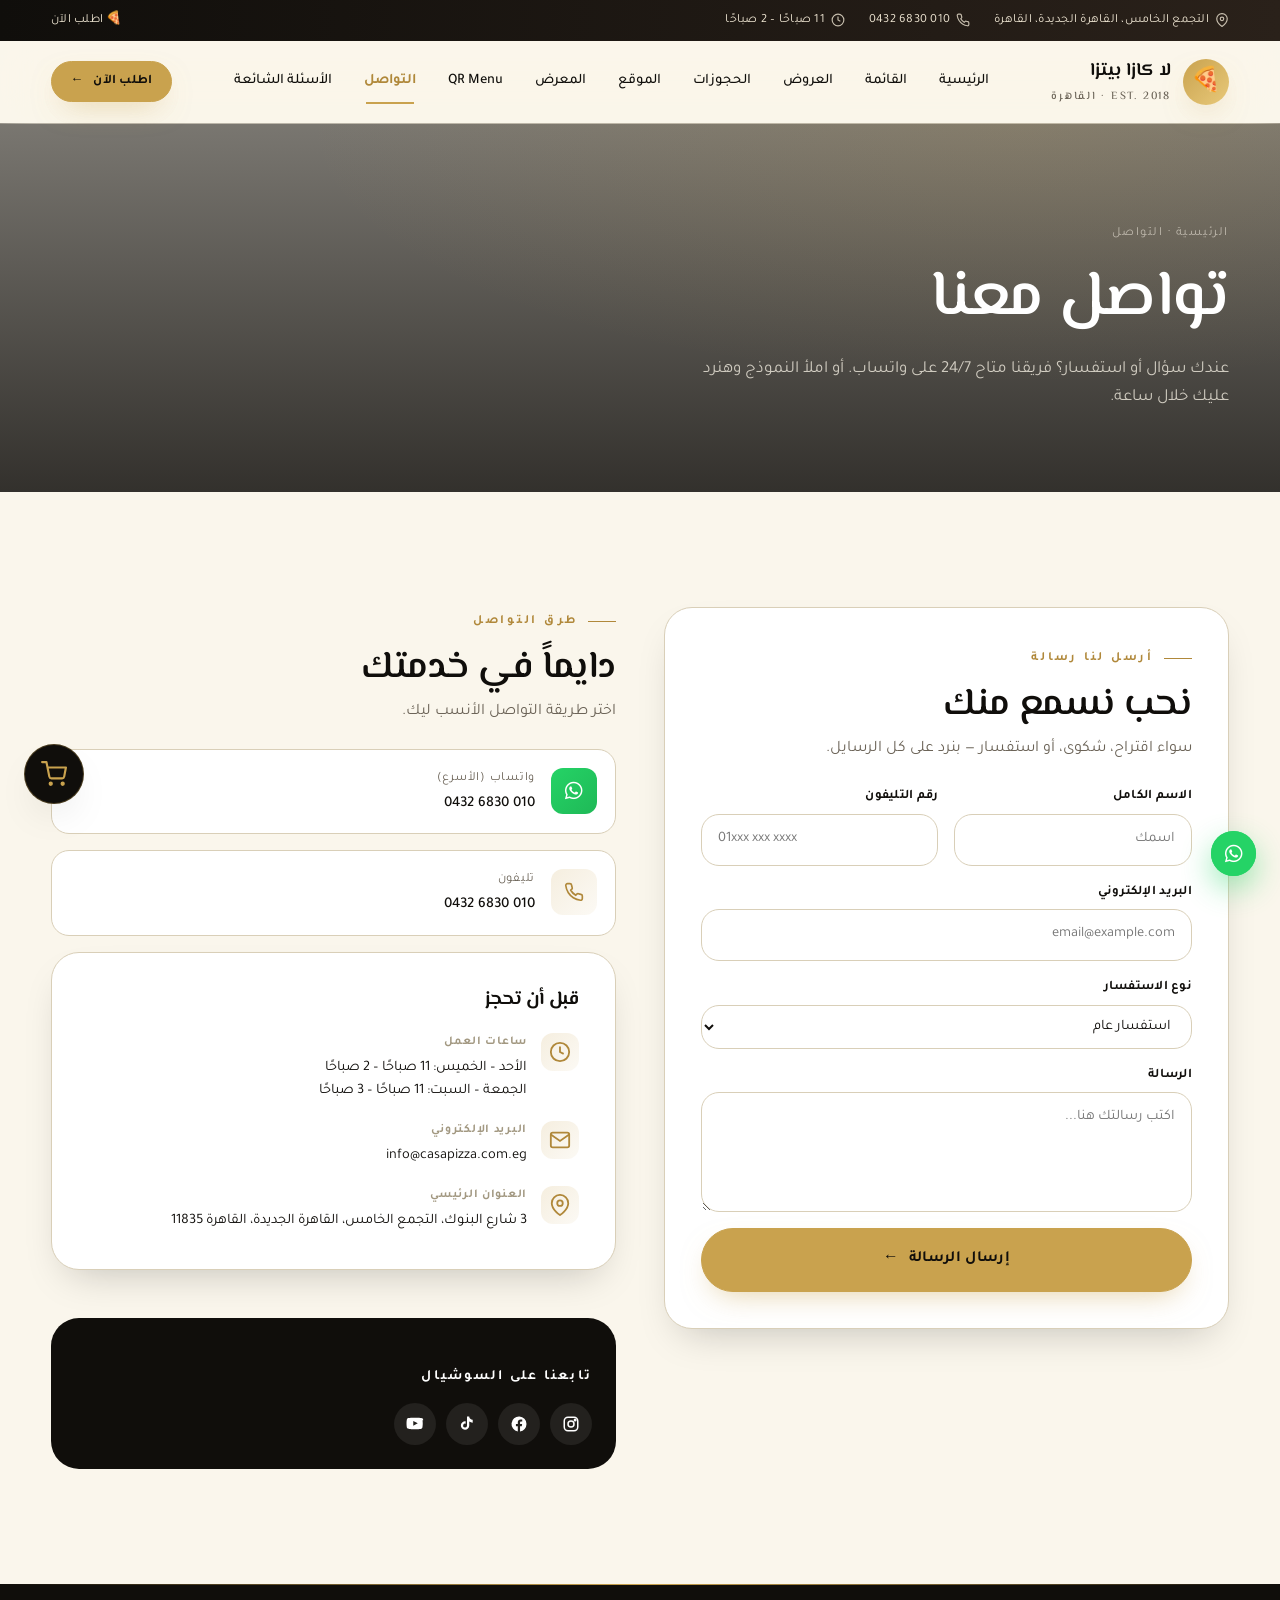
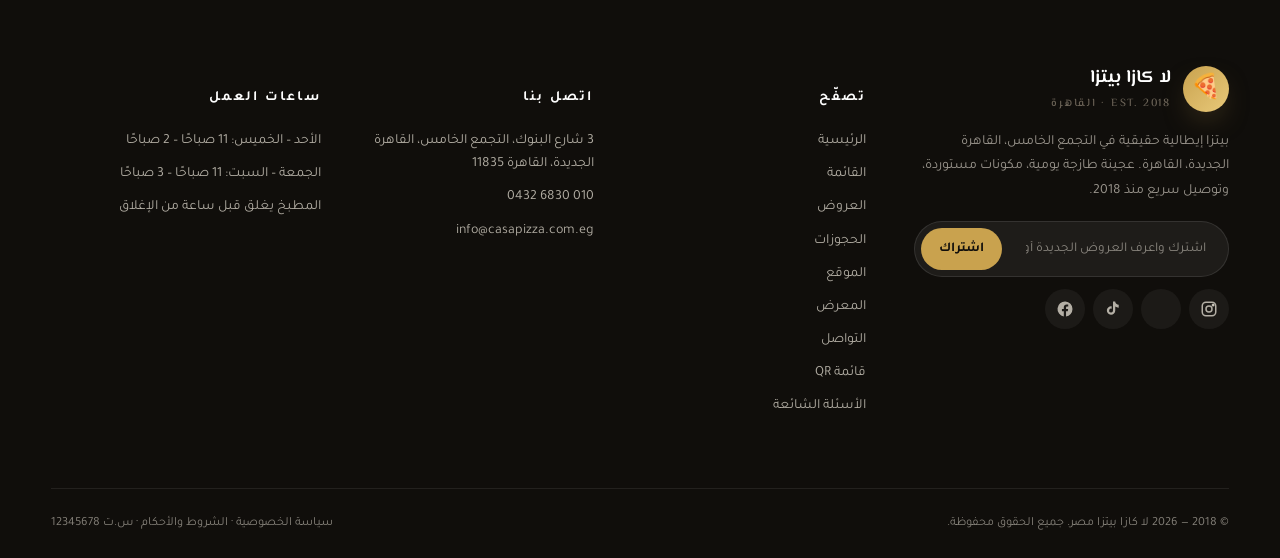
==== commit e9575ccc: "Add files via upload" ====
--- a/contact.html
+++ b/contact.html
@@ -8,6 +8,8 @@
 <link rel="preconnect" href="https://fonts.googleapis.com">
 <link rel="preconnect" href="https://fonts.gstatic.com" crossorigin>
 <link href="https://fonts.googleapis.com/css2?family=Cormorant+Garamond:ital,wght@0,500;0,600;1,500&family=El+Messiri:wght@400;500;600;700&family=Marhey:wght@500;700&family=Tajawal:wght@300;400;500;700&display=swap" rel="stylesheet">
+<link rel="stylesheet" href="https://cdnjs.cloudflare.com/ajax/libs/font-awesome/6.5.1/css/all.min.css">
+<link rel="stylesheet" href="https://cdnjs.cloudflare.com/ajax/libs/font-awesome/6.5.1/css/all.min.css">
 <link rel="stylesheet" href="assets/css/styles.css">
 <link rel="icon" type="image/svg+xml" href="data:image/svg+xml,%3Csvg xmlns='http://www.w3.org/2000/svg' viewBox='0 0 64 64'%3E%3Ccircle cx='32' cy='32' r='30' fill='%23C9A24E'/%3E%3Ctext x='32' y='42' font-family='serif' font-size='34' fill='%23100E0B' text-anchor='middle' font-weight='700'%3Eز%3C/text%3E%3C/svg%3E">
 </head>
@@ -109,7 +111,9 @@
           <a class="location-info" href="#" id="whatsapp-link" target="_blank" rel="noopener" style="text-decoration:none">
             <div class="info-block" style="background:#fff">
               <div class="ico" style="background:linear-gradient(135deg,#25D366,#1FB957);color:#fff">
-                <svg viewBox="0 0 24 24" fill="currentColor" width="20" height="20"><path d="M20 3.5A11 11 0 0 0 3 17l-1 5 5-1A11 11 0 1 0 20 3.5z"/></svg>
+
+                <i style ="font-size: 20px;" class="fab fa-whatsapp" aria-hidden="true"></i>
+
               </div>
               <div>
                 <div class="label">واتساب (الأسرع)</div>
@@ -180,7 +184,7 @@
         </form>
         <div class="social">
           <a href="#" aria-label="إنستغرام"><svg viewBox="0 0 24 24" fill="none" stroke="currentColor" stroke-width="2"><rect x="3" y="3" width="18" height="18" rx="5"/><circle cx="12" cy="12" r="4"/><circle cx="17.5" cy="6.5" r="1" fill="currentColor"/></svg></a>
-          <a href="#" aria-label="واتساب"><svg viewBox="0 0 24 24" fill="currentColor"><path d="M20 3.5A11 11 0 0 0 3 17l-1 5 5-1A11 11 0 1 0 20 3.5zm-8 18a9 9 0 0 1-4.6-1.3l-.3-.2-3 .8.8-3-.2-.3A9 9 0 1 1 12 21.5zm5-6.7c-.3-.1-1.7-.8-2-1s-.5-.1-.7.2l-1 1c-.2.2-.3.2-.6.1a7 7 0 0 1-2-1.3 8 8 0 0 1-1.5-1.8c-.2-.3 0-.5.1-.6l.4-.5.3-.5c.1-.1 0-.3 0-.5l-1-2.3c-.2-.5-.5-.5-.7-.5h-.6c-.2 0-.5.1-.8.4a3 3 0 0 0-.9 2.2c0 1.3.9 2.5 1 2.7s1.9 3 4.7 4.1c.7.3 1.2.5 1.6.6.7.2 1.3.2 1.8.1.6-.1 1.7-.7 2-1.4.2-.7.2-1.3.1-1.4l-.5-.3z"/></svg></a>
+          <a href="#" aria-label="واتساب"></a>
           <a href="#" aria-label="تيك توك"><svg viewBox="0 0 24 24" fill="currentColor"><path d="M19.6 6.3a4.8 4.8 0 0 1-3.2-1.2 4.7 4.7 0 0 1-1.4-2.5V2h-3v12.1a2.6 2.6 0 1 1-1.8-2.5V8.4a5.6 5.6 0 1 0 4.8 5.5V8.7a7.7 7.7 0 0 0 4.6 1.5z"/></svg></a>
           <a href="#" aria-label="فيسبوك"><svg viewBox="0 0 24 24" fill="currentColor"><path d="M22 12a10 10 0 1 0-11.6 9.9V15h-2.5v-3h2.5V9.8c0-2.5 1.5-3.9 3.7-3.9 1.1 0 2.2.2 2.2.2v2.4h-1.3c-1.2 0-1.6.8-1.6 1.6V12h2.8l-.5 3h-2.3v6.9A10 10 0 0 0 22 12z"/></svg></a>
         </div>
--- a/assets/css/styles.css
+++ b/assets/css/styles.css
@@ -816,7 +816,7 @@
 /* ---------- 20. Floating WhatsApp ---------- */
 .fab-whats{
   position:fixed;bottom:24px;inset-inline-start:24px;z-index:90;
-  width:60px;height:60px;border-radius:50%;
+  width:45px;height:45px;border-radius:50%;
   background:#25D366;color:#fff;
   display:grid;place-items:center;
   box-shadow:0 12px 30px rgba(37,211,102,.45);
@@ -849,7 +849,11 @@
 
 /* ---------- 21. Page hero (sub pages) ---------- */
 .page-hero{
-  background:linear-gradient(135deg,var(--ink) 0%,var(--ink-3) 100%);
+  background: linear-gradient(180deg,rgba(16,14,11,.55) 0%,rgba(16,14,11,.85) 100%),
+    url("https://images.unsplash.com/photo-1565299624946-b28f40a0ae38?w=700&q=80") center/cover no-repeat;
+
+
+  
   color:var(--cream);
   padding:100px 0 80px;position:relative;overflow:hidden;
 }
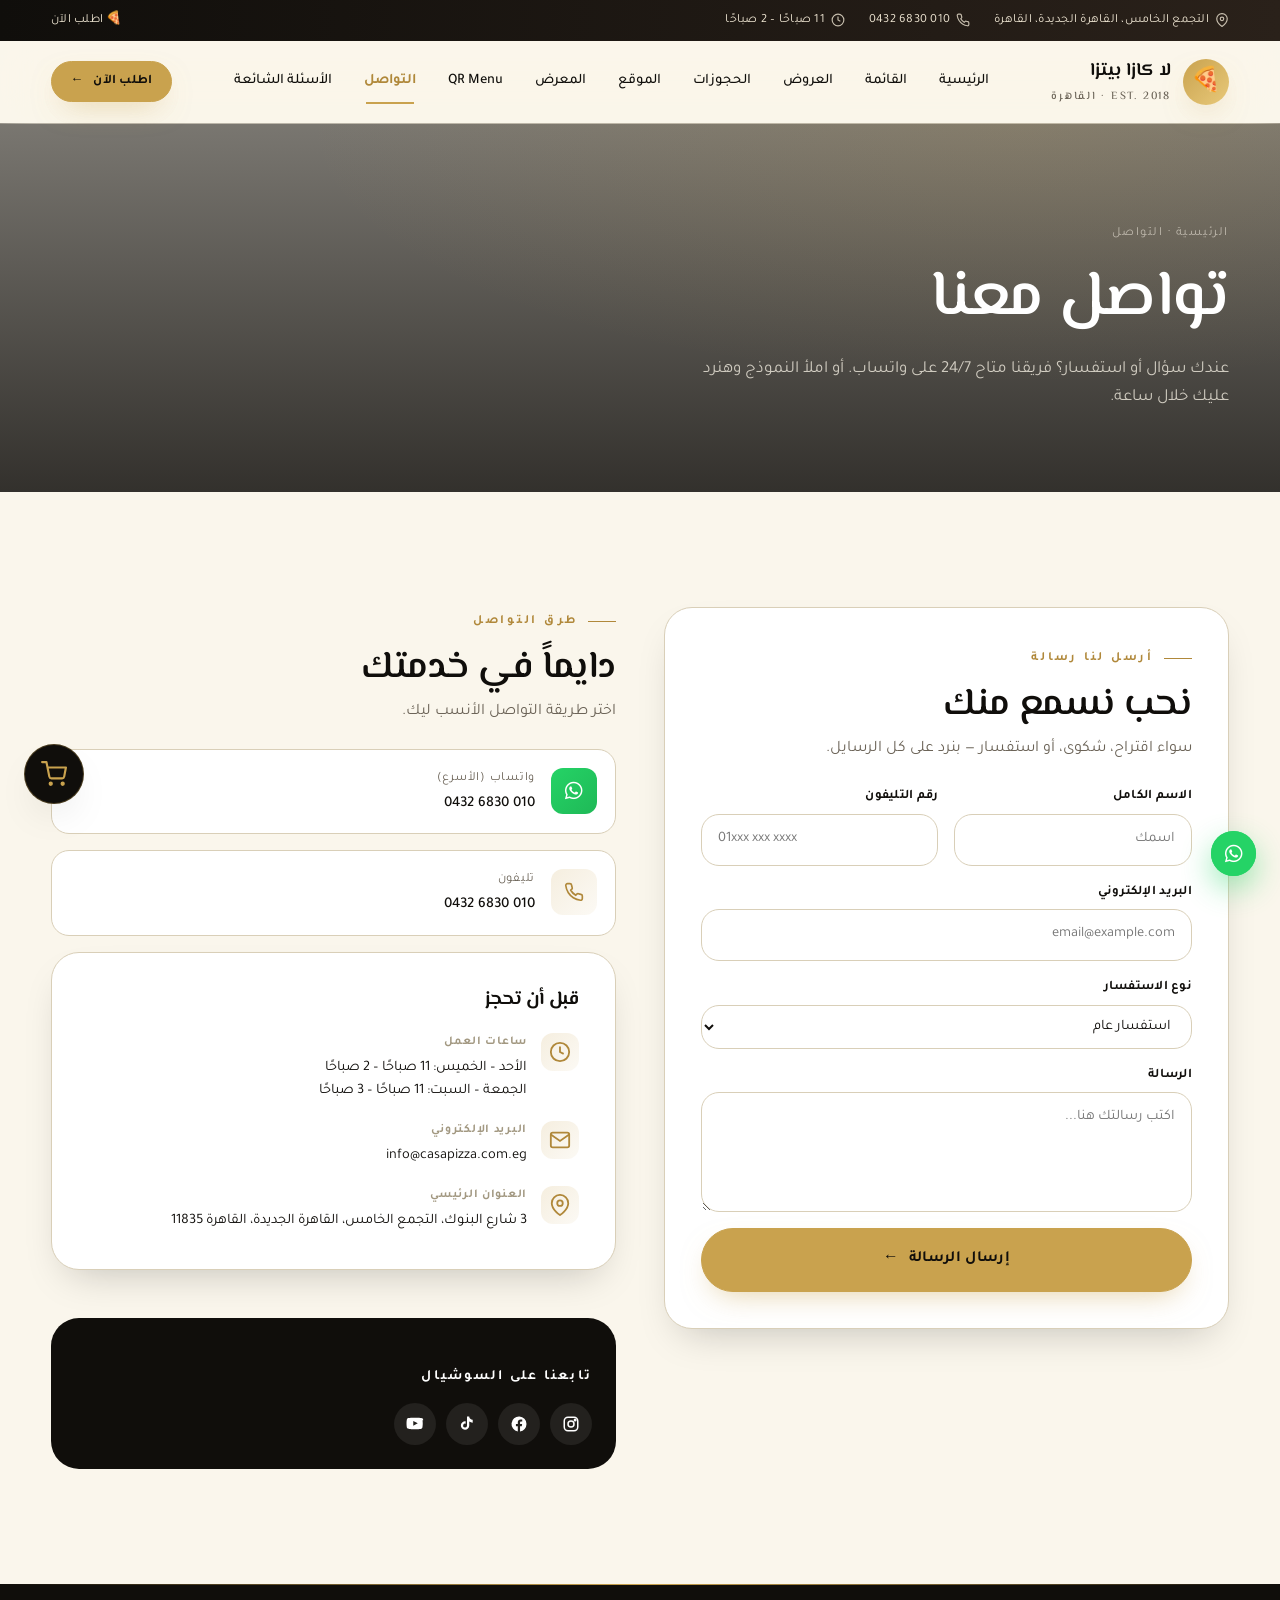
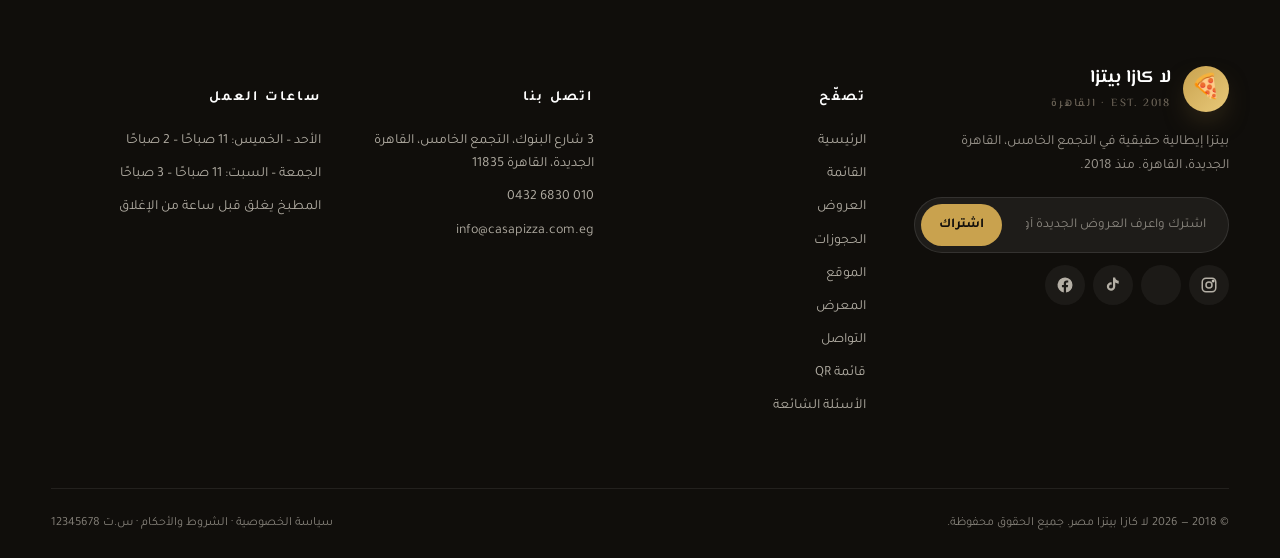
==== commit 6c7732d5: "Add files via upload" ====
--- a/contact.html
+++ b/contact.html
@@ -8,7 +8,6 @@
 <link rel="preconnect" href="https://fonts.googleapis.com">
 <link rel="preconnect" href="https://fonts.gstatic.com" crossorigin>
 <link href="https://fonts.googleapis.com/css2?family=Cormorant+Garamond:ital,wght@0,500;0,600;1,500&family=El+Messiri:wght@400;500;600;700&family=Marhey:wght@500;700&family=Tajawal:wght@300;400;500;700&display=swap" rel="stylesheet">
-<link rel="stylesheet" href="https://cdnjs.cloudflare.com/ajax/libs/font-awesome/6.5.1/css/all.min.css">
 <link rel="stylesheet" href="https://cdnjs.cloudflare.com/ajax/libs/font-awesome/6.5.1/css/all.min.css">
 <link rel="stylesheet" href="assets/css/styles.css">
 <link rel="icon" type="image/svg+xml" href="data:image/svg+xml,%3Csvg xmlns='http://www.w3.org/2000/svg' viewBox='0 0 64 64'%3E%3Ccircle cx='32' cy='32' r='30' fill='%23C9A24E'/%3E%3Ctext x='32' y='42' font-family='serif' font-size='34' fill='%23100E0B' text-anchor='middle' font-weight='700'%3Eز%3C/text%3E%3C/svg%3E">
@@ -237,10 +236,6 @@
   document.getElementById("whatsapp-display").textContent = R.phoneDisplay;
   document.getElementById("phone-link").href = `tel:${R.phone}`;
   document.getElementById("phone-display").textContent = R.phoneDisplay;
-  document.getElementById("email-link").href = `mailto:${R.email}`;
-  document.getElementById("email-display").textContent = R.email;
-  document.getElementById("addr-display").textContent = R.addressFull;
-  document.getElementById("hours-display").innerHTML = `الأحد – الخميس: ${R.hours}<br>الجمعة – السبت: ${R.hoursWeekend}`;
 
   document.getElementById("footer-about").textContent = `بيتزا إيطالية حقيقية في ${R.address}. منذ ${R.since}.`;
   document.getElementById("footer-contact-list").innerHTML = `<li>${R.addressFull}</li><li><a href="tel:${R.phone}">${R.phoneDisplay}</a></li><li><a href="mailto:${R.email}">${R.email}</a></li>`;
--- a/assets/css/styles.css
+++ b/assets/css/styles.css
@@ -511,7 +511,7 @@
 .dish .add{
   display:inline-flex;align-items:center;gap:6px;
   font-size:13.5px;font-weight:600;color:var(--ink);
-  padding:6px 0;transition:color var(--t-fast);
+  padding:12px 4px;margin:-12px -4px;transition:color var(--t-fast);
 }
 .dish .add:hover{color:var(--saffron-2)}
 .dish .add .arrow{transition:transform var(--t-fast)}
@@ -973,7 +973,8 @@
   display:grid;place-items:center;font-size:18px;transition:all var(--t-fast);
 }
 .cart-close:hover{background:var(--ink);color:var(--cream);transform:rotate(90deg)}
-.cart-body{flex:1;overflow-y:auto;padding:16px 24px}
+.cart-scroll{flex:1;min-height:0;overflow-y:auto;padding:16px 24px}
+.cart-body{}
 .cart-empty{
   text-align:center;padding:60px 20px;color:var(--muted);
 }
@@ -1019,6 +1020,10 @@
 
 /* Coupon code field */
 .coupon-box{margin-bottom:14px}
+.customer-info{margin-bottom:16px;padding-bottom:16px;border-bottom:1px dashed var(--line)}
+.customer-info .field{margin-bottom:12px}
+.customer-info .field:last-child{margin-bottom:0}
+.customer-info textarea.cust-address{min-height:56px;resize:vertical}
 .coupon-row{display:flex;gap:8px}
 .coupon-row[hidden]{display:none}
 .coupon-row input{
